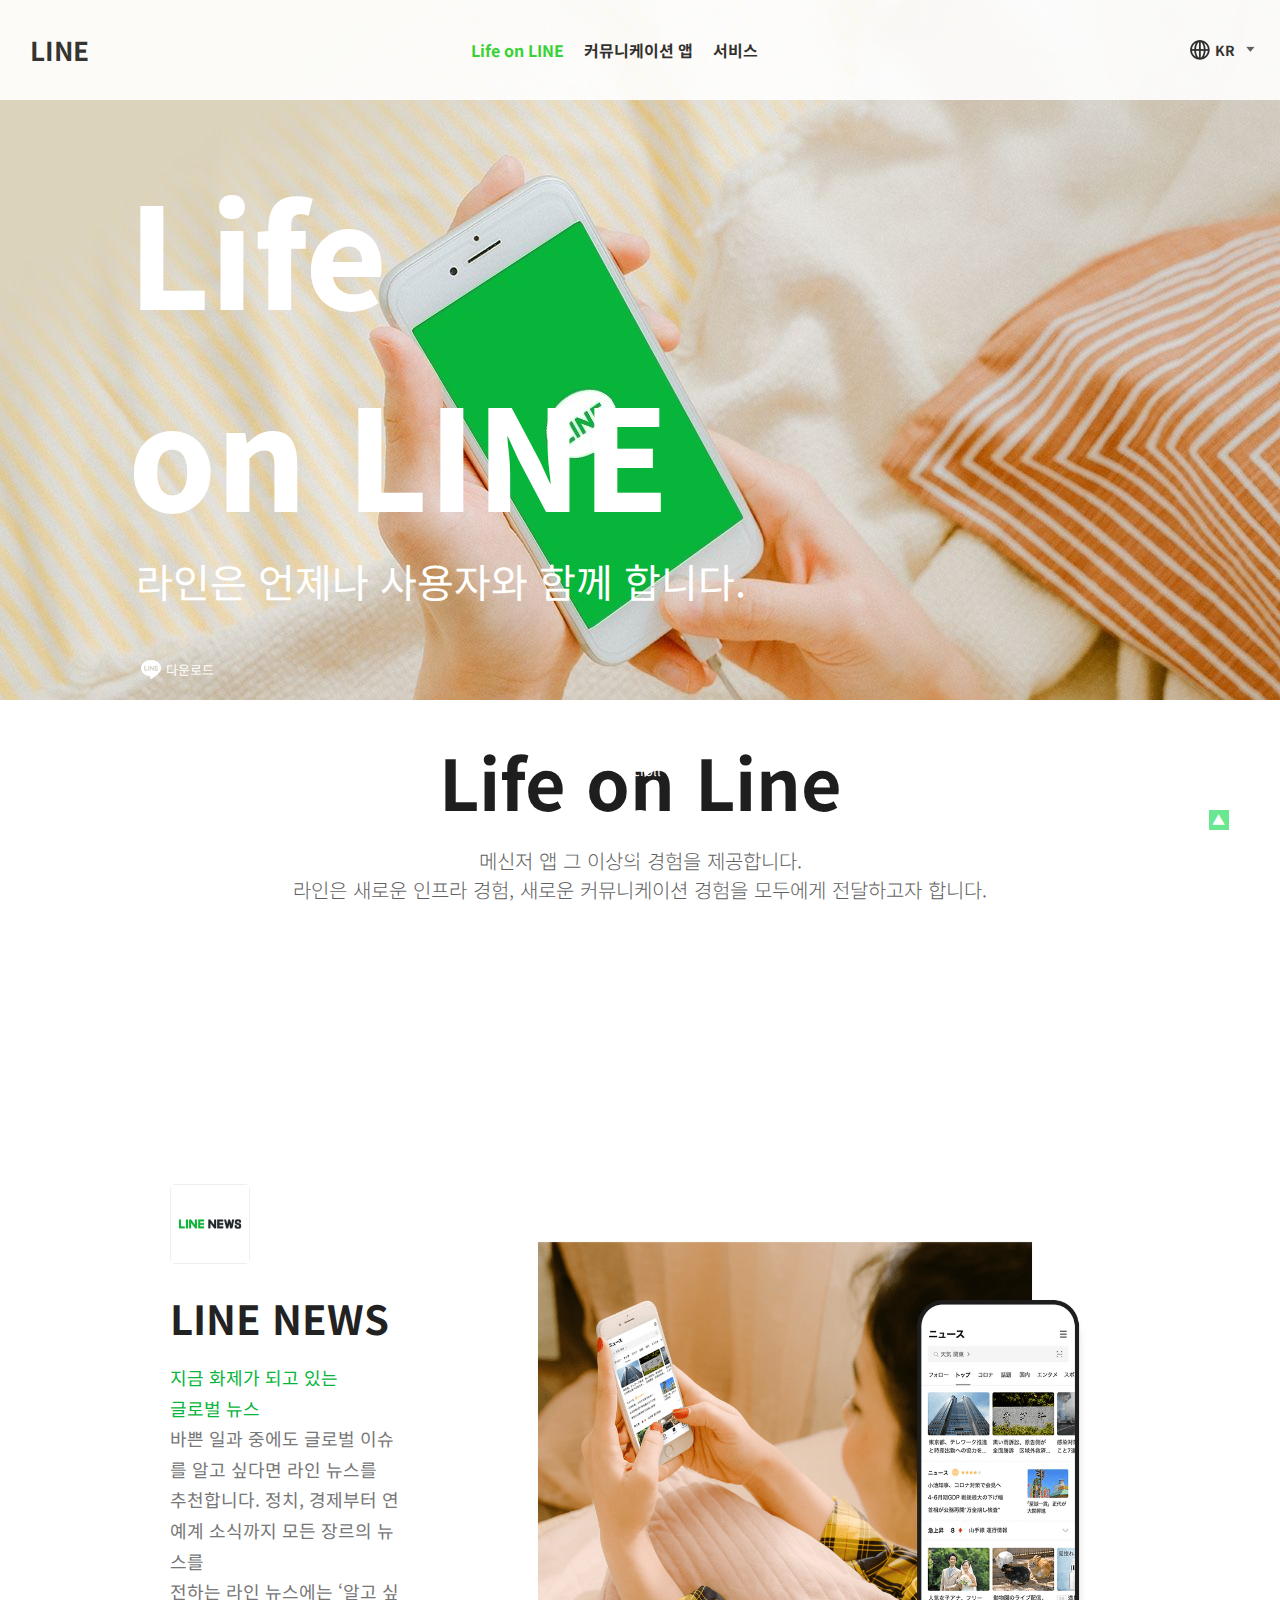
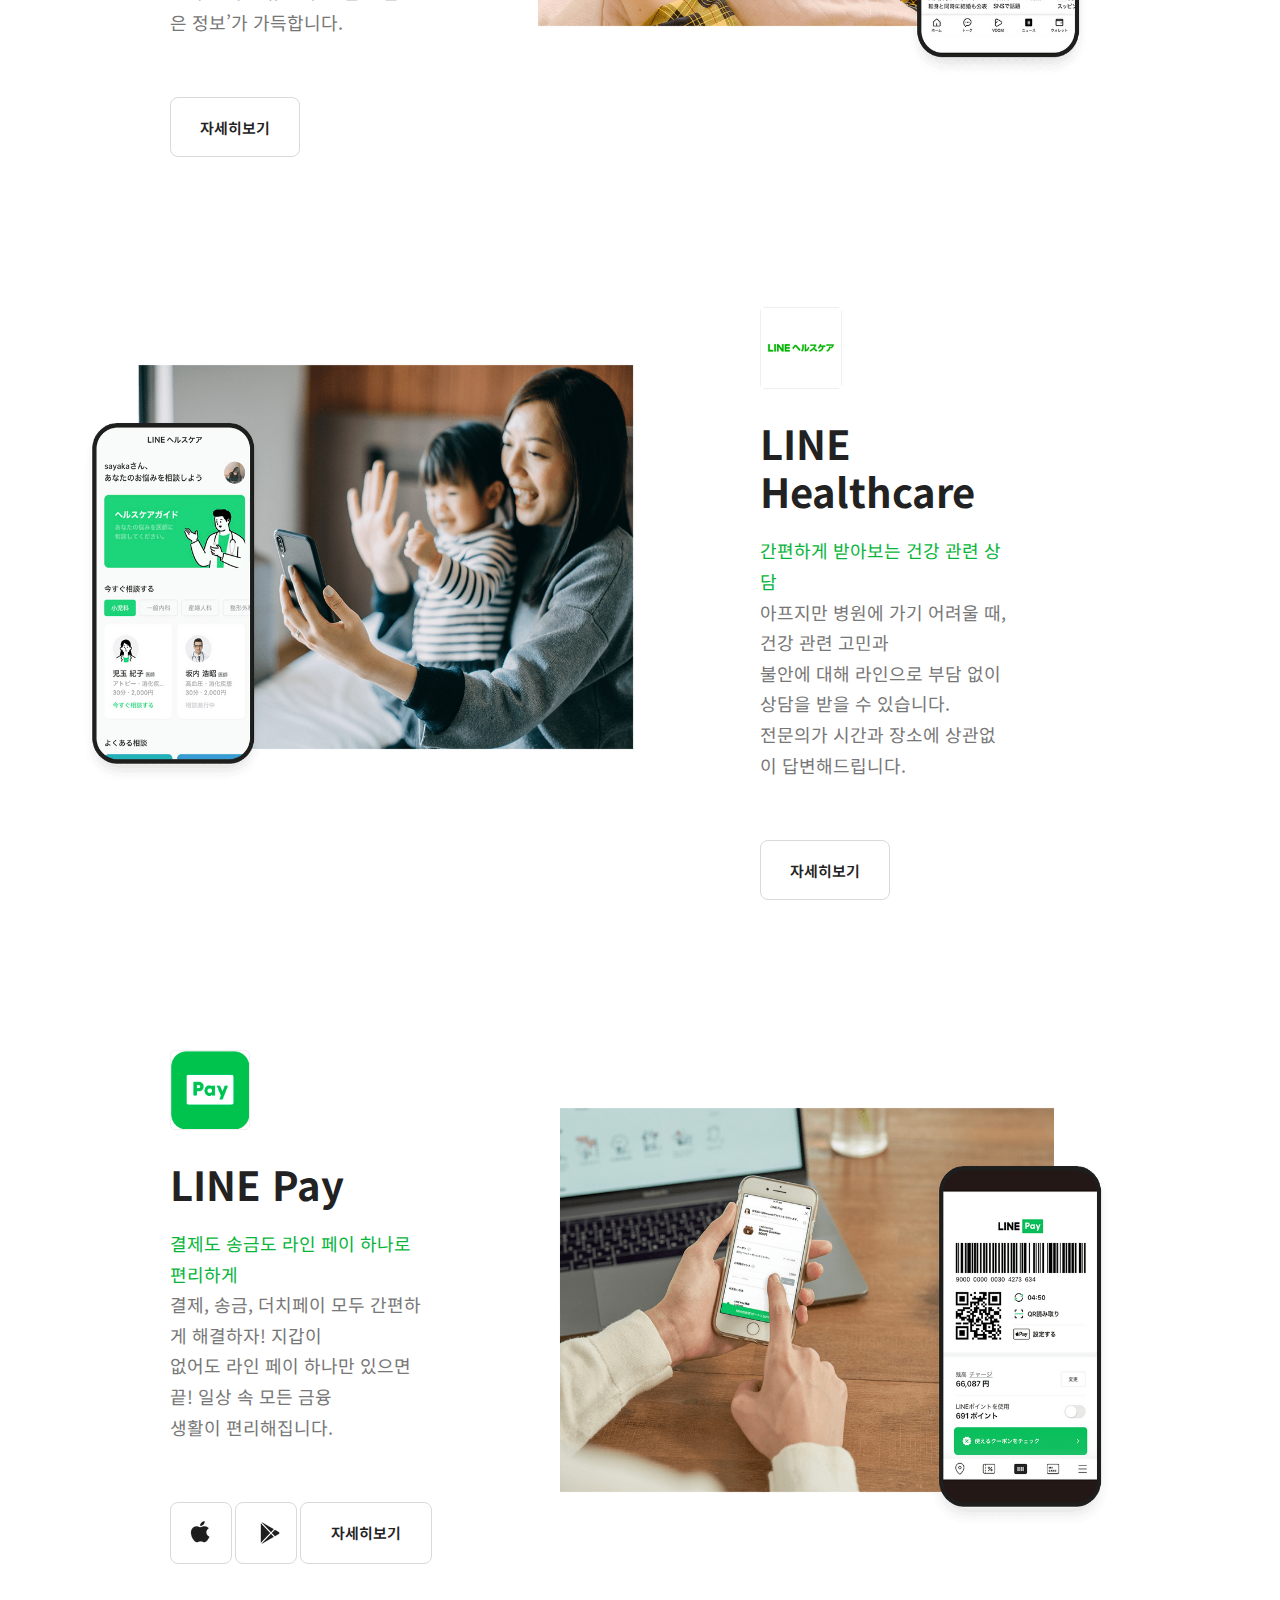
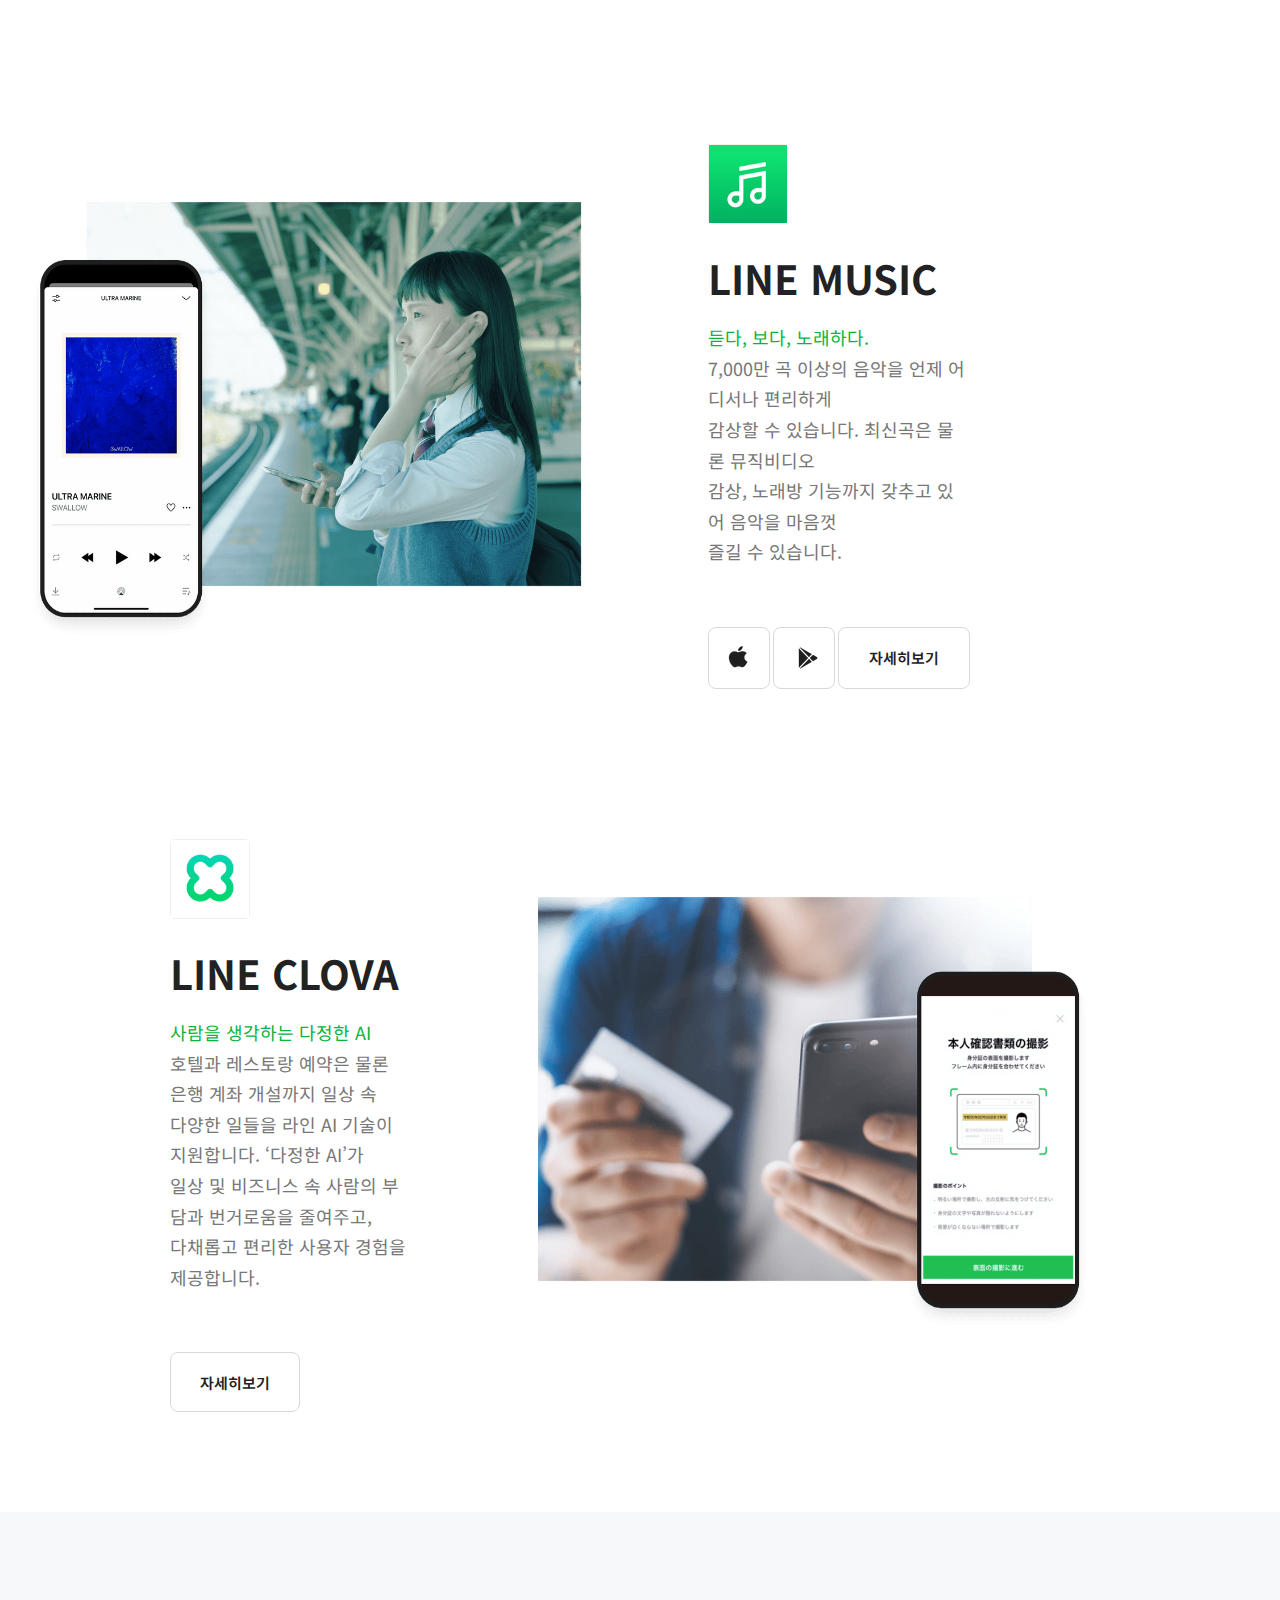
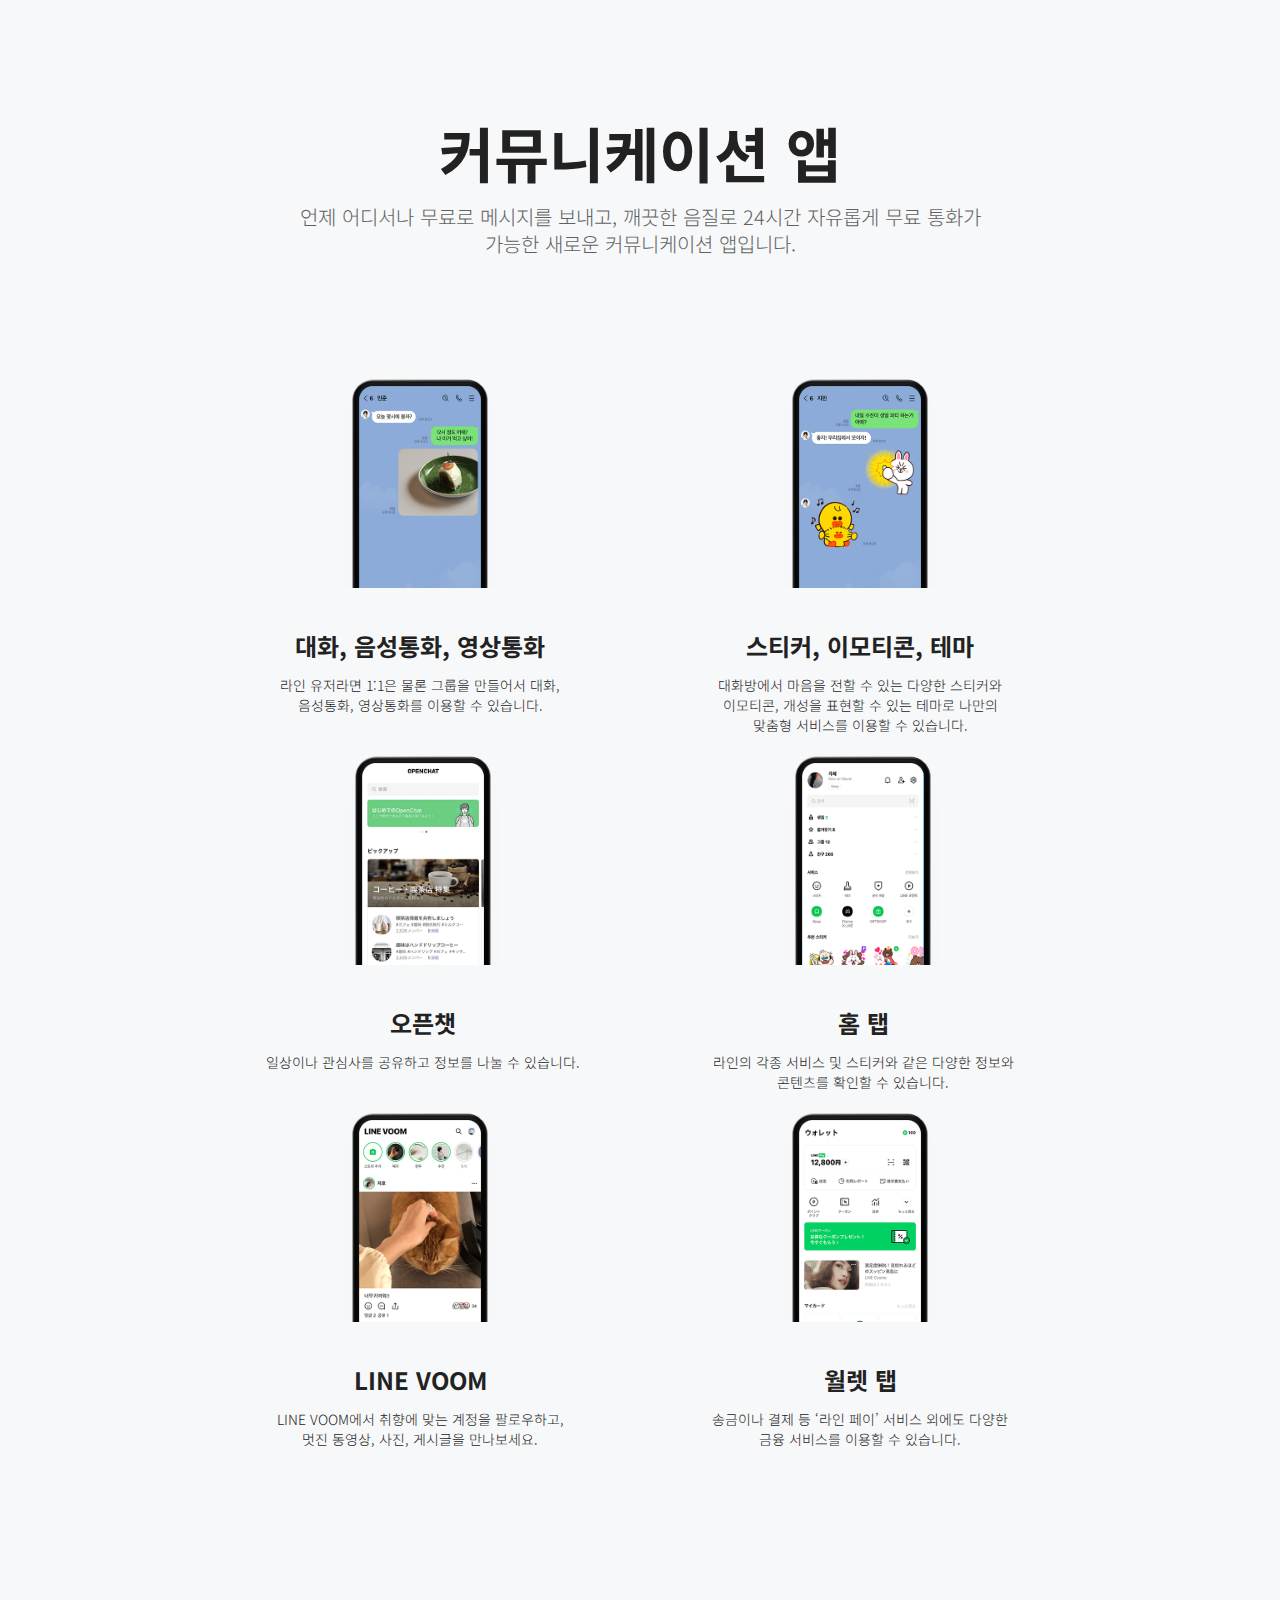
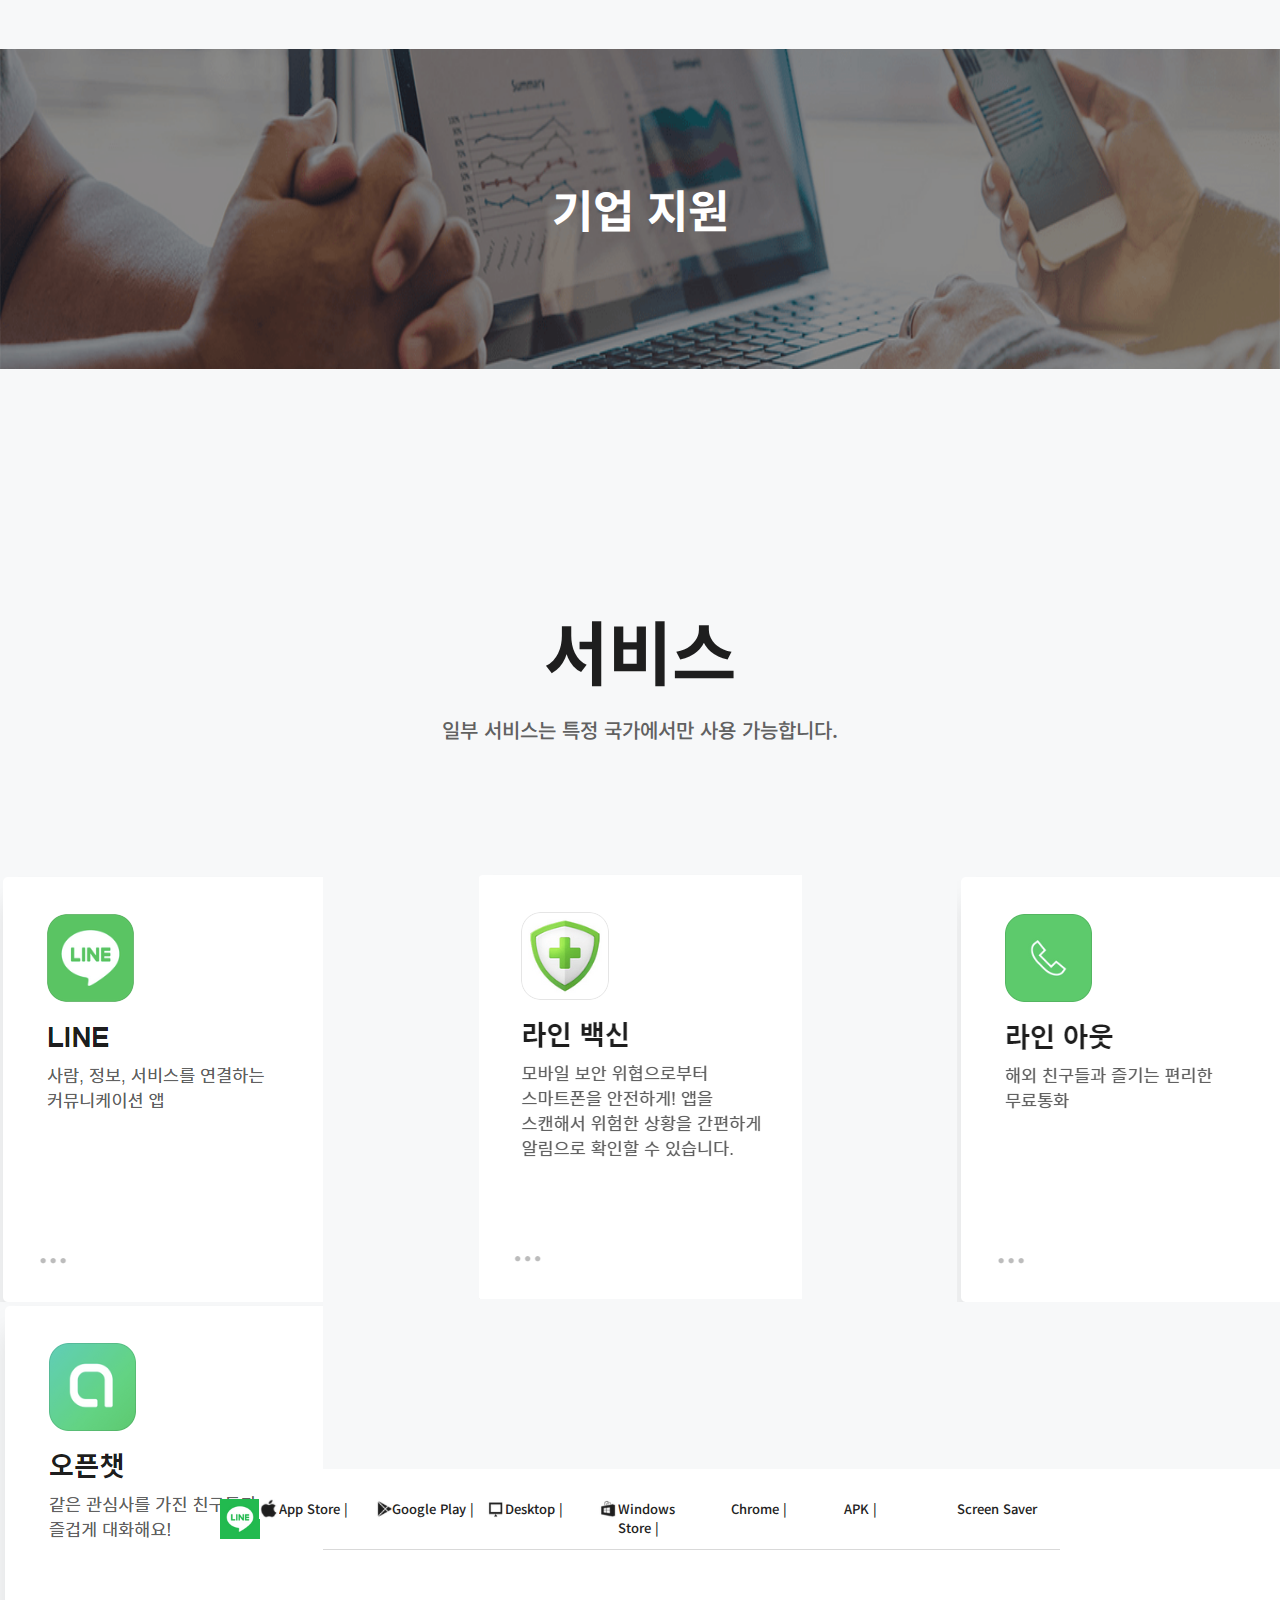
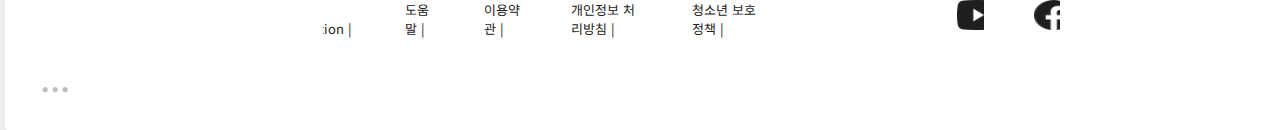
==== index.html @ 00d20bab "first" ====
<!DOCTYPE html>
<html lang="ko">

<head>
  <meta charset="UTF-8">
  <meta http-equiv="X-UA-Compatible" content="IE=edge">
  <meta name="viewport" content="width=device-width, initial-scale=1.0">
  <title>LINE| 라인은 언제나 사용자와 함께</title>
  <link rel="stylesheet" href="./css/reset.css">
  <link rel="stylesheet" href="./css/style.css">
  <link rel="shortcut icon" href="images/favicon.ico" type="image/x-icon">
  <link rel="stylesheet" href="https://use.fontawesome.com/releases/v5.3.1/css/all.css">
  <script src="./js/jquery.min.js"></script>
  <script src="./js/function.js"></script>
</head>

<body>
  <div id="wrap">
    <header>
      <div class="fix_bar">
        <h1 class="logo"><a href="#">LINE</a> </h1>
        <ul class="mnu">
          <li class="mnu_on"><a href="#">Life on LINE</a></li>
          <li><a href="#">커뮤니케이션 앱</a></li>
          <li><a href="#">서비스</a></li>
        </ul>
        <ul class="lang">
          <li class="lang__on"><a href="#">KR</a>
            <ol class="sub_lang">
              <li><a href="#">EN</a></li>
              <li><a href="#">JP</a></li>
              <li class="sub__on"><a href="#">KR</a></li>
              <li><a href="#">TW</a></li>
              <li><a href="#">TH</a></li>
              <li><a href="#">ID</a></li>
            </ol>
          </li>
        </ul>
      </div>
      <ul class="top">
        <li><a href="#">▲</a></li>
      </ul>
    </header>

    <hr />

    <section>
      <h2 class="sr-only">라인은 언제나 사용자와 함께 합니다.</h2>
      <article class="article_1">
        <h3 class="sr-only">Life on Line</h3>
        <div class="slide">
          <div class="slides_screen">
            <div class="visual_txt">
              <p>Life </p>
              <p>라인은 언제나 사용자와 함께 합니다.</p>
              <ul class="download">
                <li class="download__li">다운로드</li>
              </ul>
              <ol>
                <li><a href="#">애플스토어</a></li>
                <li><a href="#">구글스토어</a></li>
                <li><a href="#">pc</a></li>
              </ol>
            </div>
            <div class="slides">
              <p class="slide-1">visual-1</p>
              <p class="slide-2">visual-2</p>
            </div>

            <p class="up-down">scroll</p>
            <div class="mouse">
              <p class="wheel">스크롤바를 내리면 작품을 감상할 수 있습니다.</p>
            </div>
          </div>

        </div>
      </article>

      <article class="article_2">
        <h3>Life on Line</h3>
        <p>메신저 앱 그 이상의 경험을 제공합니다.<br />
          라인은 새로운 인프라 경험, 새로운 커뮤니케이션 경험을 모두에게 전달하고자 합니다.</p>

        <div class="article2__flexcontainer">
          <div class="article2__flexcontainer__box_1">
            <p class="frame_1"><img src="./images/LINE_NEWS.png" alt="line_news"></p>
            <h4>LINE NEWS</h4>
            <p><span>지금 화제가 되고 있는 <br />
                글로벌 뉴스</span></p>
            <p>바쁜 일과 중에도 글로벌 이슈를 알고 싶다면 라인 뉴스를<br />
              추천합니다. 정치, 경제부터 연예계 소식까지 모든 장르의 뉴스를<br />
              전하는 라인 뉴스에는 ‘알고 싶은 정보’가 가득합니다.<br />
            </p>
            <a href="./line-sub_page-1/line-sub_page-1.html" target="_blank">자세히보기</a>
          </div>
          <div class="article2__flexcontainer__box_2">
            <p>article2_img-1</p>
          </div>
        </div>



        <div class="article2__flexcontainer_2">
          <div class="article2__flexcontainer__box_1">
            <p class="frame_1"><img src="./images/line_japan_logo.png" alt="LINE 일본어로고"></p>
            <h4>LINE Healthcare</h4>
            <p><span>간편하게 받아보는 건강 관련 상담</span></p>
            <p>아프지만 병원에 가기 어려울 때, 건강 관련 고민과 <br />
              불안에 대해 라인으로 부담 없이 상담을 받을 수 있습니다.<br />
              전문의가 시간과 장소에 상관없이 답변해드립니다.
            </p>
            <a href="./line-sub_page-2/line-sub_page-2.html" target="_blank">자세히보기</a>
          </div>
          <div class="article2__flexcontainer__box_2">
            <p>article2_img-2</p>
          </div>
        </div>


        <div class="article2__flexcontainer_3">
          <div class="article2__flexcontainer__box_1">
            <p class="frame_1"><img src="./images/LINE_pay.png" alt="line_pay"></p>
            <h4>LINE Pay</h4>
            <p><span>결제도 송금도 라인 페이 하나로 편리하게 </span></p>
            <p>결제, 송금, 더치페이 모두 간편하게 해결하자! 지갑이 <br />
              없어도 라인 페이 하나만 있으면 끝! 일상 속 모든 금융 <br />
              생활이 편리해집니다.
            </p>
            <ul>
              <li class="apple-store"><a href="#">애플스토어</a></li>
              <li class="gogle-store"><a href="#">구글스토어</a></li>
              <li><a href="./line-sub_page-3/line-sub_page-3.html" target="_blank">자세히보기</a></li>
            </ul>
          </div>
          <div class="article2__flexcontainer__box_2">
            <p>article2_img-3</p>
          </div>
        </div>


        <div class="article2__flexcontainer_4">
          <div class="article2__flexcontainer__box_1">
            <p class="frame_1"><img src="./images/music_ico.png" alt="line_pay"></p>
            <h4>LINE MUSIC</h4>
            <p><span>듣다, 보다, 노래하다. </span></p>
            <p>7,000만 곡 이상의 음악을 언제 어디서나 편리하게 <br />
              감상할 수 있습니다. 최신곡은 물론 뮤직비디오 <br />
              감상, 노래방 기능까지 갖추고 있어 음악을 마음껏 <br />
              즐길 수 있습니다.
            </p>
            <ul>
              <li class="apple-store"><a href="#">애플스토어</a></li>
              <li class="gogle-store"><a href="#">구글스토어</a></li>
              <li><a href="./line-sub_page-4/index.html" target="_blank">자세히보기</a></li>
            </ul>
          </div>
          <div class="article2__flexcontainer__box_2">
            <p>article2_img-4</p>
          </div>
        </div>



        <div class="article2__flexcontainer_5">
          <div class="article2__flexcontainer__box_1">
            <p class="frame_1"><img src="./images/LINE_CLOVA.png" alt="line_clova"></p>
            <h4>LINE CLOVA</h4>
            <p><span>사람을 생각하는 다정한 AI</span></p>
            <p>호텔과 레스토랑 예약은 물론 은행 계좌 개설까지 일상 속 <br />
              다양한 일들을 라인 AI 기술이 지원합니다. ‘다정한 AI’가 <br />
              일상 및 비즈니스 속 사람의 부담과 번거로움을 줄여주고,<br />
              다채롭고 편리한 사용자 경험을 제공합니다.
            </p>
            <a href="./line-sub_page-5/index.html" target="_blank">자세히보기</a>
          </div>
          <div class="article2__flexcontainer__box_2">
            <p>article2_img-5</p>
          </div>
        </div>
      </article>

      <article class="article_3">
        <h3>커뮤니케이션 앱</h3>
        <p>언제 어디서나 무료로 메시지를 보내고, 깨끗한 음질로 24시간 자유롭게 무료 통화가<br />
          가능한 새로운 커뮤니케이션 앱입니다.</p>


        <div class="communication_container">

          <ul>
            <li>
              <img src="./images/communication-1.png" alt="커뮤니케이션사진-1">
              <ol>
                <li>대화, 음성통화, 영상통화</li>
                <li>라인 유저라면 1:1은 물론 그룹을 만들어서 대화, <br />
                  음성통화, 영상통화를 이용할 수 있습니다.</li>
              </ol>
            </li>
          </ul>


          <ul>
            <li>
              <img src="./images/communication-2.png" alt="커뮤니케이션사진-1">
              <ol>
                <li>스티커, 이모티콘, 테마</li>
                <li>대화방에서 마음을 전할 수 있는 다양한 스티커와<br />
                  이모티콘, 개성을 표현할 수 있는 테마로 나만의 <br />
                  맞춤형 서비스를 이용할 수 있습니다.</li>
              </ol>
            </li>
          </ul>

          <ul>
            <li>
              <img src="./images/communication-3.png" alt="커뮤니케이션사진-1">
              <ol>
                <li>오픈챗</li>
                <li>일상이나 관심사를 공유하고 정보를 나눌 수 있습니다.</li>
              </ol>
            </li>
          </ul>


          <ul>
            <li>
              <img src="./images/communication-4.png" alt="커뮤니케이션사진-1">
              <ol>
                <li>홈 탭</li>
                <li>라인의 각종 서비스 및 스티커와 같은 다양한 정보와<br />
                  콘텐츠를 확인할 수 있습니다.</li>
              </ol>
            </li>
          </ul>


          <ul>
            <li>
              <img src="./images/communication-5.png" alt="커뮤니케이션사진-1">
              <ol>
                <li>LINE VOOM</li>
                <li>LINE VOOM에서 취향에 맞는 계정을 팔로우하고,<br />
                  멋진 동영상, 사진, 게시글을 만나보세요.</li>
              </ol>
            </li>
          </ul>

          <ul>
            <li>
              <img src="./images/communication-6.png" alt="커뮤니케이션사진-1">
              <ol>
                <li>월렛 탭</li>
                <li>송금이나 결제 등 ‘라인 페이’ 서비스 외에도 다양한 <br />
                  금융 서비스를 이용할 수 있습니다.</li>
              </ol>
            </li>
          </ul>
        </div>
        <p class="support"><a href="#">기업 지원</a></p>
      </article>

      <article class="article_4">
        <h3>서비스</h3>
        <p>일부 서비스는 특정 국가에서만 사용 가능합니다.</p>
        <div class="service_continer">
          <ul>
            <li><a href="#">자세히보기</a></li>
          </ul>

          <ul>
            <li><a href="#">자세히보기</a></li>
          </ul>

          <ul>
            <li><a href="#">자세히보기</a></li>
          </ul>

          <ul>
            <li><a href="#">자세히보기</a></li>
          </ul>
        </div>
      </article>

    </section>

    <footer>
      <div class="footer_box">
        <ul class="fot_gnb">
          <li class="footer_logo">라인로고</li>
          <li><a href="#">App Store |</a></li>
          <li><a href="#">Google Play |</a></li>
          <li><a href="#">Desktop |</a></li>
          <li><a href="#">Windows Store |</a></li>
          <li><a href="#">Chrome |</a></li>
          <li><a href="#">APK |</a></li>
          <li><a href="#">Screen Saver</a></li>
        </ul>
      </div>
      <address>
        <ul class="fot_lnb">
          <li><a href="#">© LINE Corporation |</a></li>
          <li><a href="#">도움말 |</a></li>
          <li><a href="#">이용약관 |</a></li>
          <li><a href="#">개인정보 처리방침 |</a></li>
          <li><a href="#">청소년 보호 정책 |</a></li>
          <li><a href="#">youtubelogo</a></li>
          <li><a href="#">facebooklogo</a></li>
        </ul>
      </address>
    </footer>

  </div>
</body>

</html>
---- css/style.css ----
@charset "UTF-8";
@-webkit-keyframes shrink {
  0% {
    background-size: 107% auto;
  }
  50% {
    background-size: 100% auto;
  }
  100% {
    background-size: 100% auto;
  }
}
@keyframes shrink {
  0% {
    background-size: 107% auto;
  }
  50% {
    background-size: 100% auto;
  }
  100% {
    background-size: 100% auto;
  }
}
@-webkit-keyframes mousewheel {
  0% {
    top: 5px;
    opacity: 0;
  }
  30% {
    top: 10px;
    opacity: 1;
  }
  100% {
    top: 25px;
    opacity: 0;
  }
}
@keyframes mousewheel {
  0% {
    top: 5px;
    opacity: 0;
  }
  30% {
    top: 10px;
    opacity: 1;
  }
  100% {
    top: 25px;
    opacity: 0;
  }
}
@-webkit-keyframes up-down {
  from {
    transform: translatey(0px);
  }
  to {
    transform: translatey(-20px);
  }
}
@keyframes up-down {
  from {
    transform: translatey(0px);
  }
  to {
    transform: translatey(-20px);
  }
}
body {
  overflow-x: hidden;
  overflow-y: auto;
}

#wrap {
  width: 100%;
  margin: 0 auto;
}
#wrap > header {
  position: fixed;
  padding: 0 30px;
  width: 100%;
  height: 100px;
  line-height: 100px;
  background-color: #fff;
  opacity: 90%;
  z-index: 1000;
}
#wrap > header > .fix_bar {
  display: flex;
  flex-direction: row;
  flex-wrap: nowrap;
  justify-content: space-between;
}
#wrap > header > .fix_bar > h1 {
  color: #000;
}
#wrap > header > .fix_bar > ul.mnu {
  display: flex;
  justify-content: center;
}
#wrap > header > .fix_bar > ul.mnu > li {
  padding: 0 10px;
}
#wrap > header > .fix_bar > ul.mnu > li.mnu_on > a {
  color: rgb(35, 210, 35);
}
#wrap > header > .fix_bar > ul.mnu > li > a {
  color: #1e1e1e;
  font-weight: 700;
  font-size: 16px;
}
#wrap > header > .fix_bar > ul.lang {
  padding: 0 50px;
  line-height: initial;
}
#wrap > header > .fix_bar > ul.lang > li.lang__on {
  position: relative;
  color: #1e1e1e;
  font-weight: 700;
  font-size: 14px;
  line-height: 100px;
  text-align: center;
  background-image: url(./../images/icon-lang-b.png);
  background-repeat: no-repeat;
  background-position: 0 40px;
  background-size: 20px 20px;
}
#wrap > header > .fix_bar > ul.lang > li.lang__on::after {
  display: inline-block;
  content: "";
  position: absolute;
  top: 45px;
  right: 0;
  width: 15px;
  height: 10px;
  background-image: url(./../images/select_arrow.png);
  background-repeat: no-repeat;
  background-size: contain;
}
#wrap > header > .fix_bar > ul.lang > li.lang__on > a {
  display: block;
  padding: 0 10px;
  width: 50px;
}
#wrap > header > .fix_bar > ul.lang > li.lang__on > ol.sub_lang {
  display: none;
  height: 120px;
  text-align: center;
  border: 1px solid #000;
  line-height: initial;
  background-color: #fff;
}
#wrap > header > .fix_bar > ul.lang > li.lang__on > ol.sub_lang > li {
  padding: 0 10px;
}
#wrap > header > .fix_bar > ul.lang > li.lang__on > ol.sub_lang > li.sub__on > a {
  color: #222;
}
#wrap > header > .fix_bar > ul.lang > li.lang__on > ol.sub_lang > li > a {
  color: #999;
}
#wrap > header ul.top > li {
  position: fixed;
  top: 90%;
  right: 4%;
  width: 20px;
  text-align: center;
  line-height: 20px;
  background-color: rgb(88, 229, 133);
  z-index: 100;
}
#wrap > header ul.top > li > a {
  display: block;
  color: #fff;
  height: 20px;
}
#wrap > section > .article_1 {
  height: 700px;
}
#wrap > section > .article_1 > .slide > .slides_screen {
  width: 100%;
}
#wrap > section > .article_1 > .slide > .slides_screen > .visual_txt {
  position: absolute;
  /* 그림자위치 중앙으로 잡기 */
  top: 50%;
  left: 40%;
  transform: translate(-50%, -50%);
  color: #fff;
}
#wrap > section > .article_1 > .slide > .slides_screen > .visual_txt > p:nth-child(1) {
  font-weight: 800;
  font-size: 140px;
}
#wrap > section > .article_1 > .slide > .slides_screen > .visual_txt > p:nth-child(1)::after {
  display: inline-block;
  content: " on LINE";
}
#wrap > section > .article_1 > .slide > .slides_screen > .visual_txt > p:nth-child(2) {
  font-weight: 400;
  font-size: 40px;
  text-indent: 8px;
}
#wrap > section > .article_1 > .slide > .slides_screen > .visual_txt ul.download {
  padding: 50px 50px;
}
#wrap > section > .article_1 > .slide > .slides_screen > .visual_txt ul.download > .download__li {
  position: absolute;
  left: 13px;
  font-weight: 400;
  text-indent: 25px;
  background-image: url(./../images/다운로드.png);
  background-repeat: no-repeat;
  background-size: contain;
}
#wrap > section > .article_1 > .slide > .slides_screen > .visual_txt ol {
  display: flex;
}
#wrap > section > .article_1 > .slide > .slides_screen > .visual_txt ol > li {
  margin-left: 3px;
  width: 40px;
  background-repeat: no-repeat;
  text-indent: -9999px;
  border: 1px solid #fff;
}
#wrap > section > .article_1 > .slide > .slides_screen > .visual_txt ol > li:nth-child(1) {
  margin-left: 0px;
  background-image: url(./../images/sprite-download-list.png);
}
#wrap > section > .article_1 > .slide > .slides_screen > .visual_txt ol > li:nth-child(1):hover {
  background-position-y: -100px;
}
#wrap > section > .article_1 > .slide > .slides_screen > .visual_txt ol > li:nth-child(2) {
  background-image: url(./../images/sprite-download-list.png);
  background-position: -42px 0;
}
#wrap > section > .article_1 > .slide > .slides_screen > .visual_txt ol > li:nth-child(2):hover {
  background-position-y: -100px;
}
#wrap > section > .article_1 > .slide > .slides_screen > .visual_txt ol > li:nth-child(3) {
  background-image: url(./../images/sprite-download-list.png);
  background-position: -90px 0;
}
#wrap > section > .article_1 > .slide > .slides_screen > .visual_txt ol > li:nth-child(3):hover {
  background-position-y: -100px;
}
#wrap > section > .article_1 > .slide > .slides_screen > .visual_txt ol > li > a {
  display: block;
  height: 40px;
}
#wrap > section > .article_1 > .slide > .slides_screen div.slides {
  width: 100%;
}
#wrap > section > .article_1 > .slide > .slides_screen div.slides > p {
  position: absolute;
  top: 0;
  left: 0;
  width: 100%;
  height: 700px;
  font-size: 50px;
  text-indent: -9999px;
  background-repeat: no-repeat;
  z-index: -200;
  -webkit-animation: shrink 13s linear infinite;
          animation: shrink 13s linear infinite;
}
#wrap > section > .article_1 > .slide > .slides_screen div.slides > p.slide-1 {
  background-image: url(./../images/mv01.jpg);
}
#wrap > section > .article_1 > .slide > .slides_screen div.slides > p.slide-2 {
  background-image: url(./../images/mv02.jpg);
}
#wrap > section > .article_1 > .slide > .slides_screen .up-down {
  position: absolute;
  left: 49%;
  bottom: 120px;
  color: #fff;
  font-weight: 400;
  -webkit-animation: up-down 1.4s infinite ease-in-out alternate;
          animation: up-down 1.4s infinite ease-in-out alternate;
}
#wrap > section > .article_1 > .slide > .slides_screen > .mouse {
  position: absolute;
  left: 50%;
  bottom: 40px;
  width: 30px;
  height: 50px;
  margin-left: -15px;
  border: 2px solid #fff;
  border-radius: 15px;
  box-sizing: border-box;
}
#wrap > section > .article_1 > .slide > .slides_screen > .mouse > .wheel {
  position: absolute;
  left: 50%;
  top: 10px;
  width: 4px;
  height: 10px;
  margin-left: -2px;
  background-color: #fff;
  border-radius: 2px;
  text-indent: -9999px;
  -webkit-animation: mousewheel 1s linear infinite;
          animation: mousewheel 1s linear infinite;
}
#wrap > section .article_2 {
  height: 100%;
}
#wrap > section .article_2 > h3 {
  padding: 30px 0 15px 0;
  color: #1e1e1e;
  font-size: 70px;
  text-align: center;
}
#wrap > section .article_2 > p {
  padding-bottom: 230px;
  color: #616161;
  font-size: 20px;
  text-align: center;
}
#wrap > section .article_2 > .article2__flexcontainer {
  display: flex;
  padding: 50px 120px 100px 170px;
}
#wrap > section .article_2 > .article2__flexcontainer > .article2__flexcontainer__box_1 > .frame_1 {
  margin-bottom: 30px;
  width: 80px;
  height: 80px;
  border: 1px solid #EFEFEF;
  border-radius: 5px;
  box-sizing: border-box;
}
#wrap > section .article_2 > .article2__flexcontainer > .article2__flexcontainer__box_1 > .frame_1 > img {
  display: block;
  width: 100%;
  height: 100%;
}
#wrap > section .article_2 > .article2__flexcontainer > .article2__flexcontainer__box_1 h4 {
  font-size: 40px;
  margin-bottom: 20px;
  line-height: 1.2;
}
#wrap > section .article_2 > .article2__flexcontainer > .article2__flexcontainer__box_1 p {
  color: #777;
  font-weight: 400;
  font-size: 18px;
  line-height: 1.7;
}
#wrap > section .article_2 > .article2__flexcontainer > .article2__flexcontainer__box_1 p > span {
  margin-bottom: 12px;
  color: #07b53b;
  line-height: 1.56;
}
#wrap > section .article_2 > .article2__flexcontainer > .article2__flexcontainer__box_1 > a {
  display: block;
  margin-top: 60px;
  width: 130px;
  box-sizing: border-box;
  height: 60px;
  line-height: 60px;
  font-weight: 600;
  font-size: 15px;
  text-align: center;
  border: 1px solid #D9D9D9;
  border-radius: 8px;
}
#wrap > section .article_2 > .article2__flexcontainer > .article2__flexcontainer__box_1 > a:hover {
  color: #fff;
  background-color: #52B24D;
  border: 1px solid transparent;
}
#wrap > section .article_2 > .article2__flexcontainer > .article2__flexcontainer__box_2 > p {
  width: 750px;
  height: 500px;
  text-indent: -9999px;
  background-image: url(./../images/lineA_2-1.png);
  background-repeat: no-repeat;
  background-size: 750px 500px;
}
#wrap > section .article_2 > .article2__flexcontainer_2 {
  display: flex;
  flex-wrap: nowrap;
  flex-direction: row-reverse;
  padding: 50px 270px 100px 10px;
}
#wrap > section .article_2 > .article2__flexcontainer_2 > .article2__flexcontainer__box_1 > .frame_1 {
  margin-bottom: 30px;
  width: 80px;
  height: 80px;
  border: 1px solid #EFEFEF;
  border-radius: 5px;
}
#wrap > section .article_2 > .article2__flexcontainer_2 > .article2__flexcontainer__box_1 > .frame_1 > img {
  display: block;
  width: 100%;
  height: 100%;
}
#wrap > section .article_2 > .article2__flexcontainer_2 > .article2__flexcontainer__box_1 h4 {
  font-size: 40px;
  margin-bottom: 20px;
  line-height: 1.2;
}
#wrap > section .article_2 > .article2__flexcontainer_2 > .article2__flexcontainer__box_1 p {
  color: #777;
  font-weight: 400;
  font-size: 18px;
  line-height: 1.7;
}
#wrap > section .article_2 > .article2__flexcontainer_2 > .article2__flexcontainer__box_1 p > span {
  margin-bottom: 12px;
  color: #07b53b;
  line-height: 1.56;
}
#wrap > section .article_2 > .article2__flexcontainer_2 > .article2__flexcontainer__box_1 > a {
  display: block;
  margin-top: 60px;
  width: 130px;
  box-sizing: border-box;
  height: 60px;
  line-height: 60px;
  font-weight: 600;
  font-size: 15px;
  text-align: center;
  border: 1px solid #D9D9D9;
  border-radius: 8px;
}
#wrap > section .article_2 > .article2__flexcontainer_2 > .article2__flexcontainer__box_1 > a:hover {
  color: #fff;
  background-color: #52B24D;
  border: 1px solid transparent;
}
#wrap > section .article_2 > .article2__flexcontainer_2 > .article2__flexcontainer__box_2 > p {
  width: 750px;
  height: 500px;
  text-indent: -9999px;
  background-image: url(./../images/lineA_2-2.png);
  background-repeat: no-repeat;
  background-size: 750px 500px;
}
#wrap > section .article_2 > .article2__flexcontainer_3 {
  display: flex;
  padding: 50px 120px 100px 170px;
}
#wrap > section .article_2 > .article2__flexcontainer_3 > .article2__flexcontainer__box_1 > .frame_1 {
  margin-bottom: 30px;
  width: 80px;
  height: 80px;
  border: 1px solid #EFEFEF;
  border-radius: 5px;
  box-sizing: border-box;
}
#wrap > section .article_2 > .article2__flexcontainer_3 > .article2__flexcontainer__box_1 > .frame_1 > img {
  display: block;
  width: 100%;
  height: 100%;
}
#wrap > section .article_2 > .article2__flexcontainer_3 > .article2__flexcontainer__box_1 h4 {
  font-size: 40px;
  margin-bottom: 20px;
  line-height: 1.2;
}
#wrap > section .article_2 > .article2__flexcontainer_3 > .article2__flexcontainer__box_1 p {
  color: #777;
  font-weight: 400;
  font-size: 18px;
  line-height: 1.7;
}
#wrap > section .article_2 > .article2__flexcontainer_3 > .article2__flexcontainer__box_1 p > span {
  margin-bottom: 12px;
  color: #07b53b;
  line-height: 1.56;
}
#wrap > section .article_2 > .article2__flexcontainer_3 > .article2__flexcontainer__box_1 > ul {
  display: flex;
  margin-top: 60px;
}
#wrap > section .article_2 > .article2__flexcontainer_3 > .article2__flexcontainer__box_1 > ul li {
  margin-left: 3px;
  width: 60px;
  text-indent: -9999px;
  background-repeat: no-repeat;
  border: 1px solid #D9D9D9;
  border-radius: 8px;
}
#wrap > section .article_2 > .article2__flexcontainer_3 > .article2__flexcontainer__box_1 > ul li:nth-child(1) {
  margin-left: 0px;
  background-image: url(./../images/sprite-download-list.png);
  background-position: 10px -40px;
}
#wrap > section .article_2 > .article2__flexcontainer_3 > .article2__flexcontainer__box_1 > ul li:nth-child(1):hover {
  background-position-y: -89px;
}
#wrap > section .article_2 > .article2__flexcontainer_3 > .article2__flexcontainer__box_1 > ul li:nth-child(2) {
  background-image: url(./../images/sprite-download-list.png);
  background-position: -30px -40px;
}
#wrap > section .article_2 > .article2__flexcontainer_3 > .article2__flexcontainer__box_1 > ul li:nth-child(2):hover {
  background-position-y: -89px;
}
#wrap > section .article_2 > .article2__flexcontainer_3 > .article2__flexcontainer__box_1 > ul li:nth-child(3) {
  text-indent: initial;
  display: block;
  width: 130px;
  height: 60px;
  line-height: 60px;
  font-weight: 600;
  font-size: 15px;
  text-align: center;
  border: 1px solid #D9D9D9;
  border-radius: 8px;
}
#wrap > section .article_2 > .article2__flexcontainer_3 > .article2__flexcontainer__box_1 > ul li:nth-child(3):hover {
  border: 1px solid transparent;
}
#wrap > section .article_2 > .article2__flexcontainer_3 > .article2__flexcontainer__box_1 > ul li:nth-child(3) > a:hover {
  color: #fff;
  background-color: #52B24D;
  border-radius: 8px;
  box-sizing: border-box;
}
#wrap > section .article_2 > .article2__flexcontainer_3 > .article2__flexcontainer__box_1 > ul li > a {
  display: block;
  height: 60px;
}
#wrap > section .article_2 > .article2__flexcontainer_3 > .article2__flexcontainer__box_2 > p {
  width: 750px;
  height: 500px;
  text-indent: -9999px;
  background-image: url(./../images/lineA_2-3.png);
  background-repeat: no-repeat;
  background-size: 750px 500px;
}
#wrap > section .article_2 > .article2__flexcontainer_4 {
  display: flex;
  flex-direction: row-reverse;
  padding: 80px 310px 100px 40px;
}
#wrap > section .article_2 > .article2__flexcontainer_4 > .article2__flexcontainer__box_1 > .frame_1 {
  margin-bottom: 30px;
  width: 80px;
  height: 80px;
  border: 1px solid #EFEFEF;
  border-radius: 5px;
  box-sizing: border-box;
}
#wrap > section .article_2 > .article2__flexcontainer_4 > .article2__flexcontainer__box_1 > .frame_1 > img {
  display: block;
  width: 100%;
  height: 100%;
}
#wrap > section .article_2 > .article2__flexcontainer_4 > .article2__flexcontainer__box_1 h4 {
  font-size: 40px;
  margin-bottom: 20px;
  line-height: 1.2;
}
#wrap > section .article_2 > .article2__flexcontainer_4 > .article2__flexcontainer__box_1 p {
  color: #777;
  font-weight: 400;
  font-size: 18px;
  line-height: 1.7;
}
#wrap > section .article_2 > .article2__flexcontainer_4 > .article2__flexcontainer__box_1 p > span {
  margin-bottom: 12px;
  color: #07b53b;
  line-height: 1.56;
}
#wrap > section .article_2 > .article2__flexcontainer_4 > .article2__flexcontainer__box_1 > ul {
  display: flex;
  margin-top: 60px;
}
#wrap > section .article_2 > .article2__flexcontainer_4 > .article2__flexcontainer__box_1 > ul li {
  margin-left: 3px;
  width: 60px;
  text-indent: -9999px;
  background-repeat: no-repeat;
  border: 1px solid #D9D9D9;
  border-radius: 8px;
}
#wrap > section .article_2 > .article2__flexcontainer_4 > .article2__flexcontainer__box_1 > ul li:nth-child(1) {
  margin-left: 0px;
  background-image: url(./../images/sprite-download-list.png);
  background-position: 10px -40px;
}
#wrap > section .article_2 > .article2__flexcontainer_4 > .article2__flexcontainer__box_1 > ul li:nth-child(1):hover {
  background-position-y: -89px;
}
#wrap > section .article_2 > .article2__flexcontainer_4 > .article2__flexcontainer__box_1 > ul li:nth-child(2) {
  background-image: url(./../images/sprite-download-list.png);
  background-position: -30px -40px;
}
#wrap > section .article_2 > .article2__flexcontainer_4 > .article2__flexcontainer__box_1 > ul li:nth-child(2):hover {
  background-position-y: -89px;
}
#wrap > section .article_2 > .article2__flexcontainer_4 > .article2__flexcontainer__box_1 > ul li:nth-child(3) {
  text-indent: initial;
  display: block;
  width: 130px;
  height: 60px;
  line-height: 60px;
  font-weight: 600;
  font-size: 15px;
  text-align: center;
  border: 1px solid #D9D9D9;
  border-radius: 8px;
}
#wrap > section .article_2 > .article2__flexcontainer_4 > .article2__flexcontainer__box_1 > ul li:nth-child(3):hover {
  border: 1px solid transparent;
}
#wrap > section .article_2 > .article2__flexcontainer_4 > .article2__flexcontainer__box_1 > ul li:nth-child(3) > a:hover {
  color: #fff;
  background-color: #52B24D;
  border-radius: 8px;
  box-sizing: border-box;
}
#wrap > section .article_2 > .article2__flexcontainer_4 > .article2__flexcontainer__box_1 > ul li > a {
  display: block;
  height: 60px;
}
#wrap > section .article_2 > .article2__flexcontainer_4 > .article2__flexcontainer__box_2 > p {
  width: 750px;
  height: 500px;
  text-indent: -9999px;
  background-image: url(./../images/lineA_2-4.png);
  background-repeat: no-repeat;
  background-size: 750px 500px;
}
#wrap > section .article_2 > .article2__flexcontainer_5 {
  display: flex;
  padding: 50px 120px 100px 170px;
}
#wrap > section .article_2 > .article2__flexcontainer_5 > .article2__flexcontainer__box_1 > .frame_1 {
  margin-bottom: 30px;
  width: 80px;
  height: 80px;
  border: 1px solid #EFEFEF;
  border-radius: 5px;
  box-sizing: border-box;
}
#wrap > section .article_2 > .article2__flexcontainer_5 > .article2__flexcontainer__box_1 > .frame_1 > img {
  display: block;
  width: 100%;
  height: 100%;
}
#wrap > section .article_2 > .article2__flexcontainer_5 > .article2__flexcontainer__box_1 h4 {
  font-size: 40px;
  margin-bottom: 20px;
  line-height: 1.2;
}
#wrap > section .article_2 > .article2__flexcontainer_5 > .article2__flexcontainer__box_1 p {
  color: #777;
  font-weight: 400;
  font-size: 18px;
  line-height: 1.7;
}
#wrap > section .article_2 > .article2__flexcontainer_5 > .article2__flexcontainer__box_1 p > span {
  margin-bottom: 12px;
  color: #07b53b;
  line-height: 1.56;
}
#wrap > section .article_2 > .article2__flexcontainer_5 > .article2__flexcontainer__box_1 > a {
  display: block;
  margin-top: 60px;
  width: 130px;
  box-sizing: border-box;
  height: 60px;
  line-height: 60px;
  font-weight: 600;
  font-size: 15px;
  text-align: center;
  border: 1px solid #D9D9D9;
  border-radius: 8px;
}
#wrap > section .article_2 > .article2__flexcontainer_5 > .article2__flexcontainer__box_1 > a:hover {
  color: #fff;
  background-color: #52B24D;
  border: 1px solid transparent;
}
#wrap > section .article_2 > .article2__flexcontainer_5 > .article2__flexcontainer__box_2 > p {
  width: 750px;
  height: 500px;
  text-indent: -9999px;
  background-image: url(./../images/lineA_2-5.png);
  background-repeat: no-repeat;
  background-size: 750px 500px;
}
#wrap > section .article_3 {
  padding: 200px 0;
  background-color: #F7F8F9;
}
#wrap > section .article_3 > h3 {
  margin-bottom: 12px;
  padding: 0 16px;
  font-size: 60px;
  line-height: 1.334;
  text-align: center;
}
#wrap > section .article_3 > p {
  color: #616161;
  font-size: 20px;
  line-height: 1.334;
  text-align: center;
}
#wrap > section .article_3 .communication_container {
  display: flex;
  flex-wrap: wrap;
  padding: 0 200px;
  justify-content: space-around;
  margin-top: 100px;
}
#wrap > section .article_3 .communication_container > ul > li {
  text-align: center;
}
#wrap > section .article_3 .communication_container > ul > li > img {
  width: 300px;
  height: 230px;
}
#wrap > section .article_3 .communication_container > ul > li ol > li:nth-child(1) {
  margin: 36px auto 12px;
  font-weight: 700;
  font-size: 24px;
}
#wrap > section .article_3 .communication_container > ul > li ol > li:nth-child(2) {
  font-size: 14px;
}
#wrap > section .article_3 > p.support {
  width: 100%;
  height: 320px;
  margin-top: 200px;
  font-weight: 700;
  font-size: 45px;
  line-height: 320px;
  background-image: url(./../images/support.png);
  background-size: 100% 320px;
  background-repeat: no-repeat;
}
#wrap > section .article_3 > p.support > a {
  color: #fff;
  display: block;
  height: 320px;
}
#wrap > section .article_4 {
  height: 900px;
  background-color: #F7F8F9;
  z-index: -1000;
}
#wrap > section .article_4 > h3 {
  padding: 30px 0 15px 0;
  color: #1e1e1e;
  font-size: 70px;
  text-align: center;
}
#wrap > section .article_4 > p {
  padding-bottom: 130px;
  color: #616161;
  font-weight: 500;
  font-size: 20px;
  text-align: center;
}
#wrap > section .article_4 .service_continer {
  display: flex;
  flex-wrap: wrap;
  flex-direction: row;
  justify-content: space-between;
  justify-items: center;
}
#wrap > section .article_4 .service_continer > ul {
  position: relative;
  width: 323px;
  height: 428px;
  background-repeat: no-repeat;
}
#wrap > section .article_4 .service_continer > ul:nth-child(1) {
  background-image: url(./../images/service-1.png);
}
#wrap > section .article_4 .service_continer > ul:nth-child(2) {
  background-image: url(./../images/service-2.png);
}
#wrap > section .article_4 .service_continer > ul:nth-child(3) {
  background-image: url(./../images/service-3.png);
}
#wrap > section .article_4 .service_continer > ul:nth-child(4) {
  background-image: url(./../images/service-4.png);
}
#wrap > section .article_4 .service_continer > ul > li {
  position: absolute;
  left: calc(50% - 75px);
  top: 214px;
  display: block;
  width: 150px;
  font-weight: 700;
  text-align: center;
}
#wrap > section .article_4 .service_continer > ul > li > a {
  display: none;
  height: 50px;
  color: #fff;
  background-color: #222;
  line-height: 50px;
  border: 1px solid #d9d9d9;
  border-radius: 8px;
}
#wrap > section .article_4 .service_continer > ul > li > a:hover {
  background-color: #52B24D;
  border: 1px solid transparent;
}
#wrap > footer {
  padding: 30px 220px;
  height: 100%;
}
#wrap > footer > .footer_box {
  border-bottom: 1px solid #d9d9d9;
}
#wrap > footer > .footer_box .fot_gnb {
  display: flex;
}
#wrap > footer > .footer_box .fot_gnb > li {
  position: relative;
  width: 130px;
  height: 50px;
  padding: 0 10px;
  font-weight: 500;
  background-repeat: no-repeat;
}
#wrap > footer > .footer_box .fot_gnb > li.footer_logo {
  width: 40px;
  height: 40px;
  background-image: url(./../images/footer_logo.png);
  background-size: contain;
  text-indent: -9999px;
}
#wrap > footer > .footer_box .fot_gnb > li:nth-child(2) {
  background-position: -3px 0;
}
#wrap > footer > .footer_box .fot_gnb > li:nth-child(2)::before {
  display: inline-block;
  content: "";
  position: absolute;
  left: -10px;
  width: 20px;
  height: 20px;
  background-image: url(./../images/footer_apple.png);
  background-size: 20px 20px;
}
#wrap > footer > .footer_box .fot_gnb > li:nth-child(3) {
  background-position: -3px 0;
}
#wrap > footer > .footer_box .fot_gnb > li:nth-child(3)::before {
  display: inline-block;
  content: "";
  position: absolute;
  left: -10px;
  width: 20px;
  height: 20px;
  background-image: url(./../images/footer_gogle.png);
  background-size: 20px 20px;
}
#wrap > footer > .footer_box .fot_gnb > li:nth-child(4) {
  background-position: -3px 0;
}
#wrap > footer > .footer_box .fot_gnb > li:nth-child(4)::before {
  display: inline-block;
  content: "";
  position: absolute;
  left: -10px;
  width: 20px;
  height: 20px;
  background-image: url(./../images/footer_computer.png);
  background-size: 20px 20px;
}
#wrap > footer > .footer_box .fot_gnb > li:nth-child(5) {
  background-position: -3px 0;
}
#wrap > footer > .footer_box .fot_gnb > li:nth-child(5)::before {
  display: inline-block;
  content: "";
  position: absolute;
  left: -10px;
  width: 20px;
  height: 20px;
  background-image: url(./../images/footer_windowstore.png);
  background-size: 20px 20px;
}
#wrap > footer > address {
  margin-top: 50px;
}
#wrap > footer > address > .fot_lnb {
  display: flex;
}
#wrap > footer > address > .fot_lnb > li {
  margin-left: 50px;
  height: 50px;
  font-weight: 400;
}
#wrap > footer > address > .fot_lnb > li:nth-child(5) {
  padding-right: 150px;
}
#wrap > footer > address > .fot_lnb > li:nth-child(6) {
  width: 40px;
  text-indent: -9999px;
  background-image: url(./../images/footer_youtube.png);
  background-repeat: no-repeat;
  background-size: 40px 30px;
}
#wrap > footer > address > .fot_lnb > li:nth-child(6) > a {
  display: block;
  height: 30px;
}
#wrap > footer > address > .fot_lnb > li:nth-child(7) {
  width: 40px;
  height: 30px;
  text-indent: -9999px;
  background-image: url(./../images/footer_facebook.png);
  background-repeat: no-repeat;
  background-size: 40px 30px;
}
#wrap > footer > address > .fot_lnb > li:nth-child(7) > a {
  display: block;
  height: 30px;
}/*# sourceMappingURL=style.css.map */
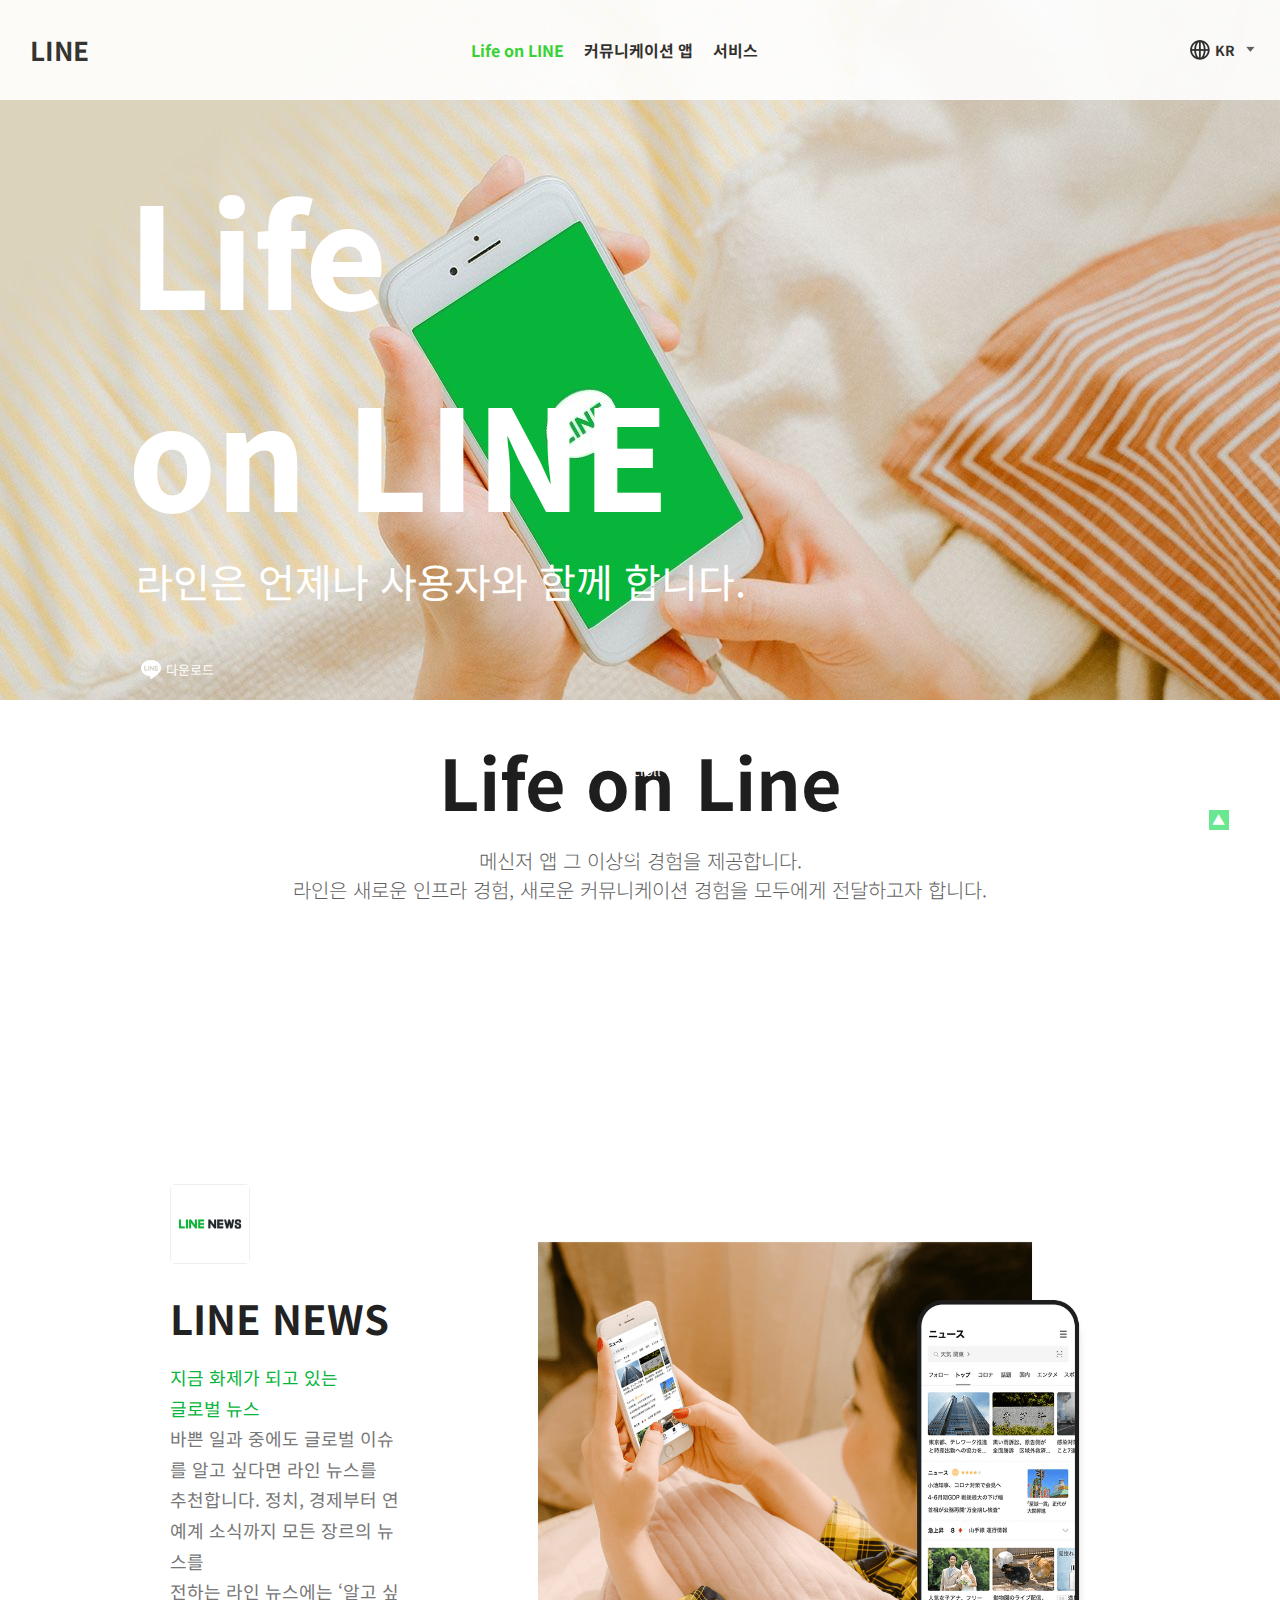
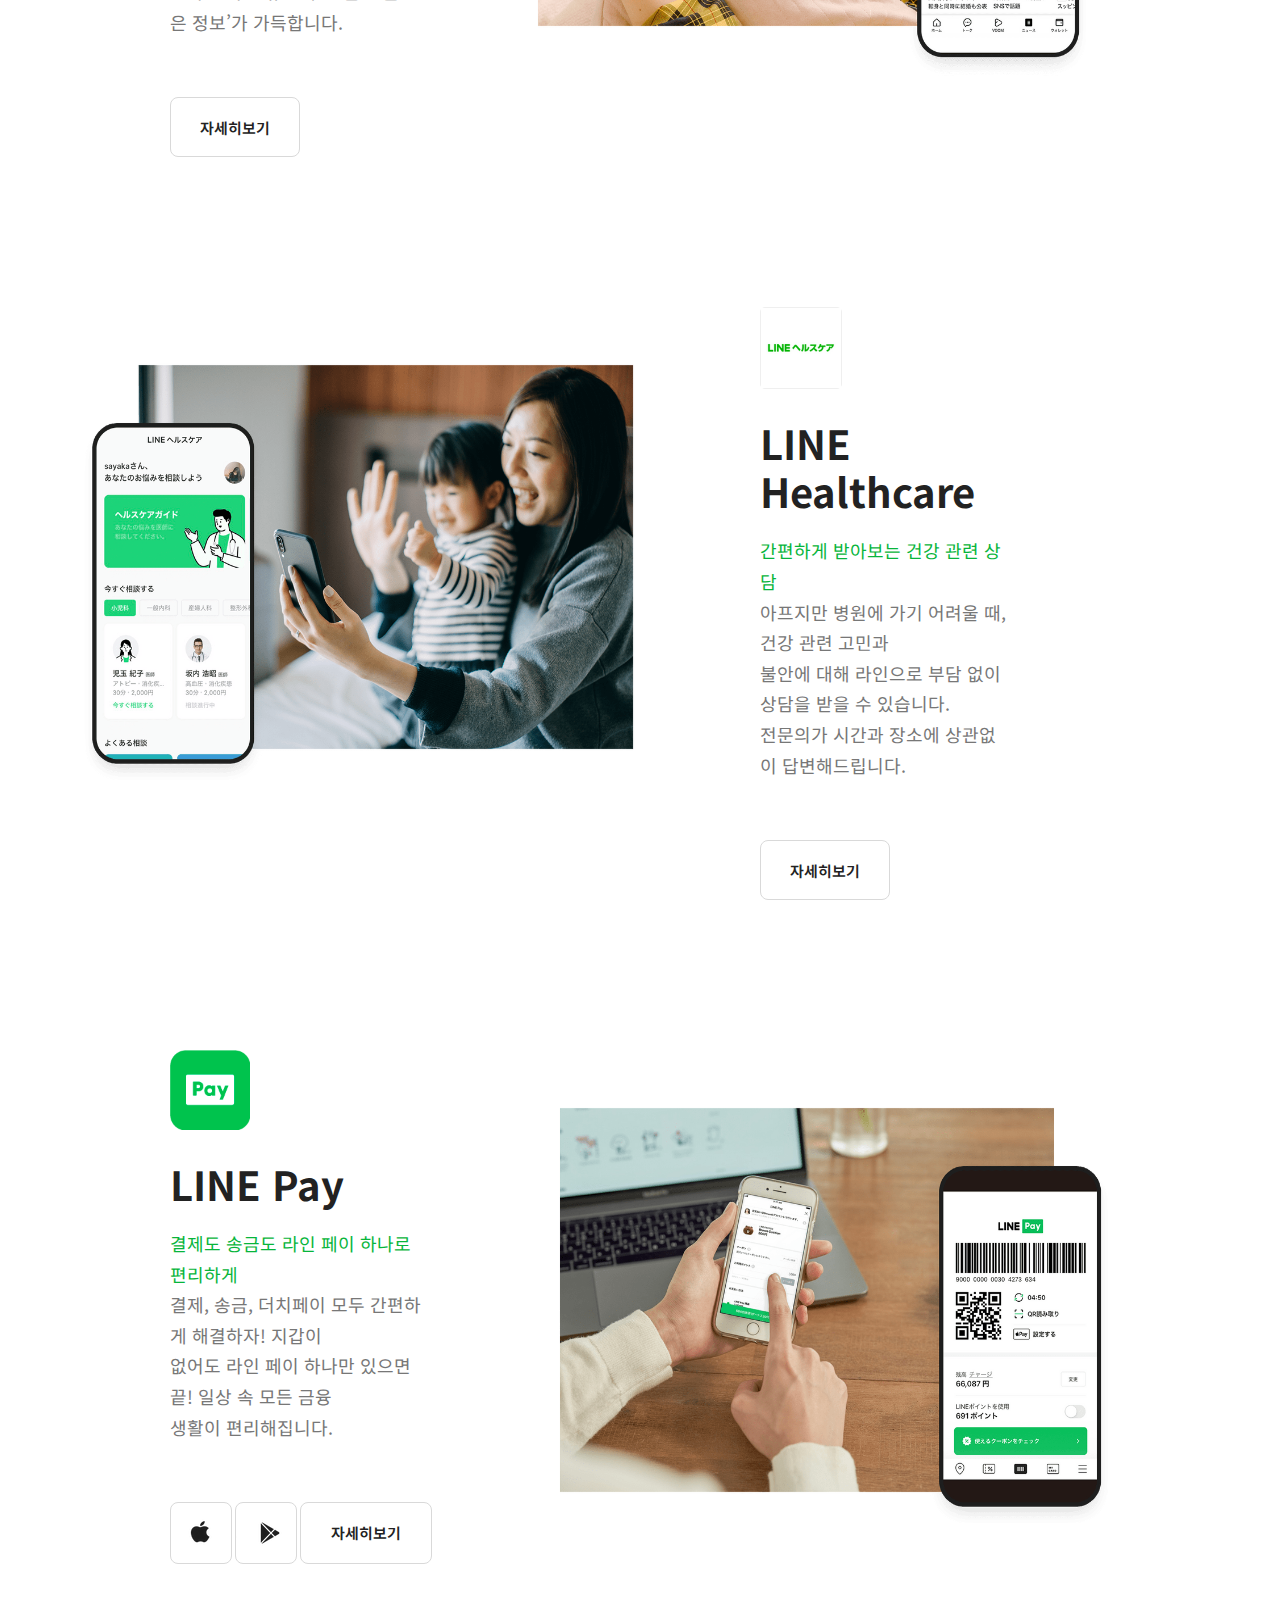
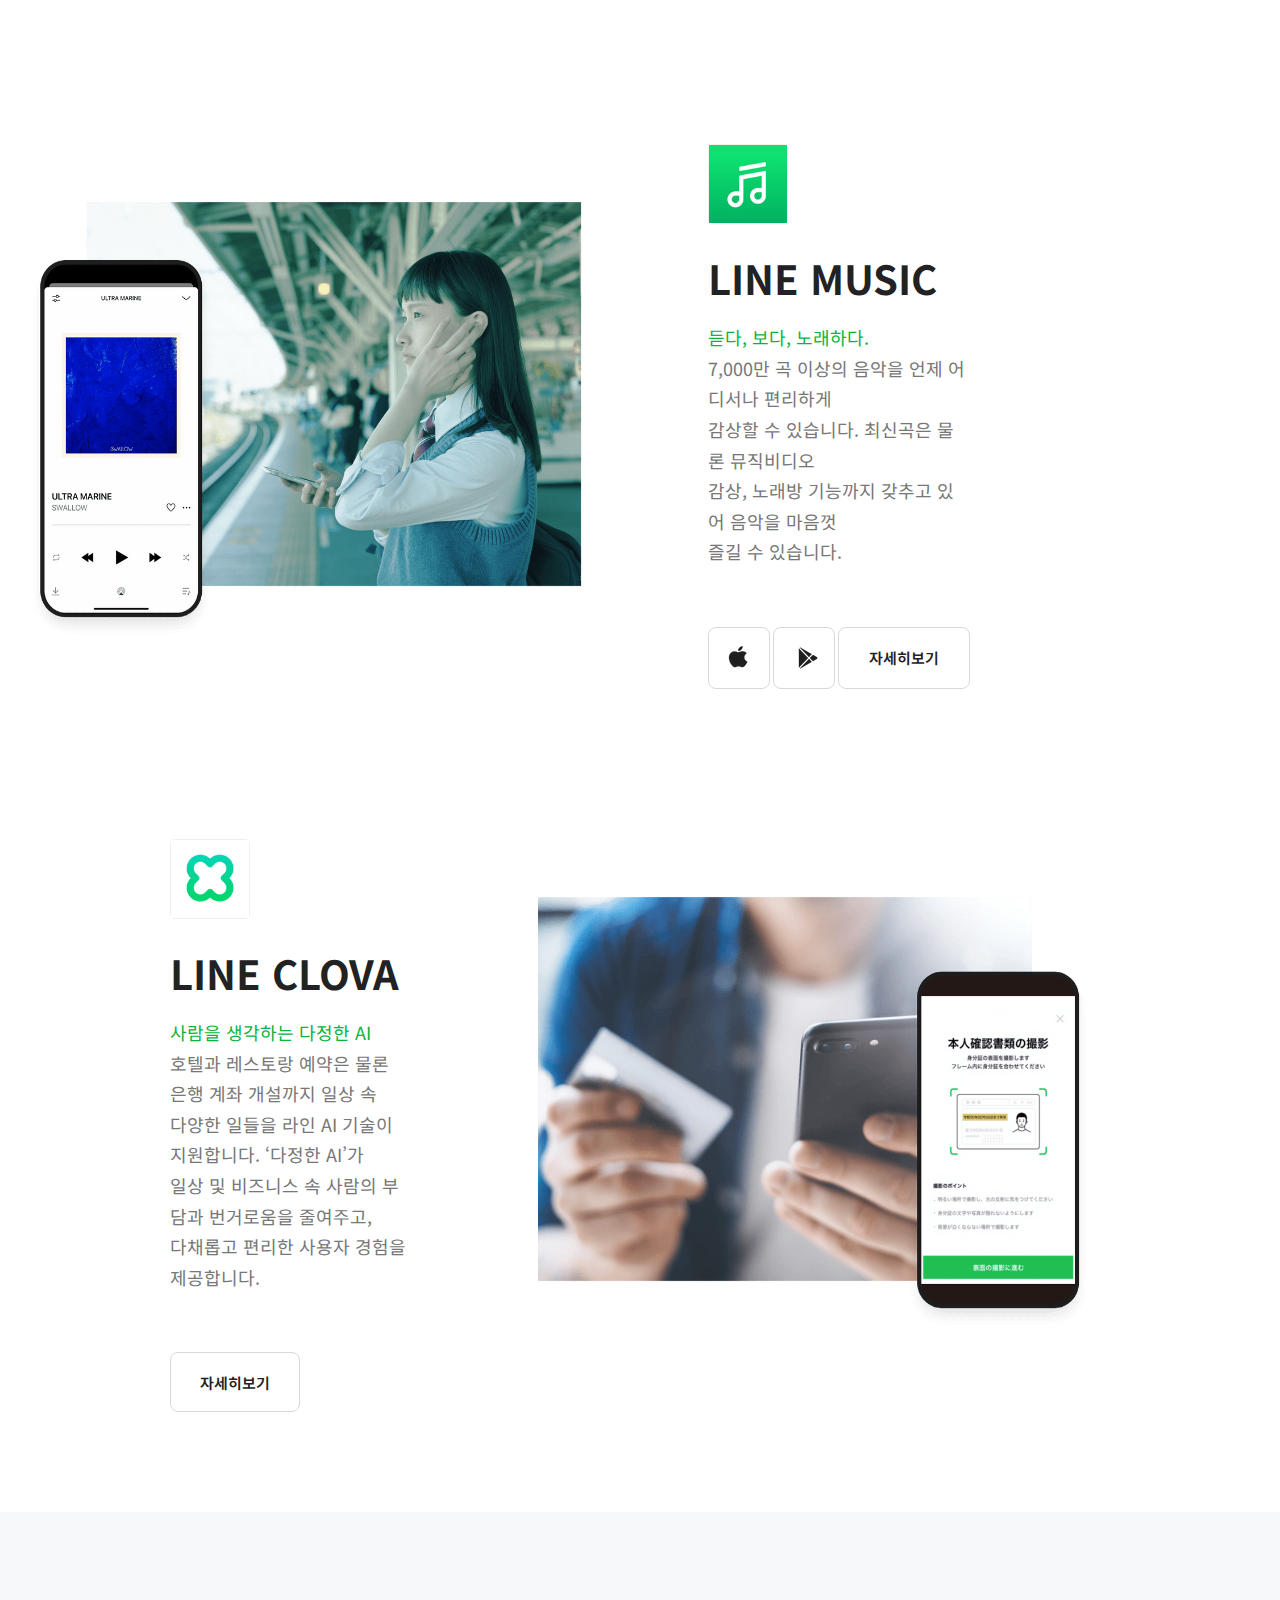
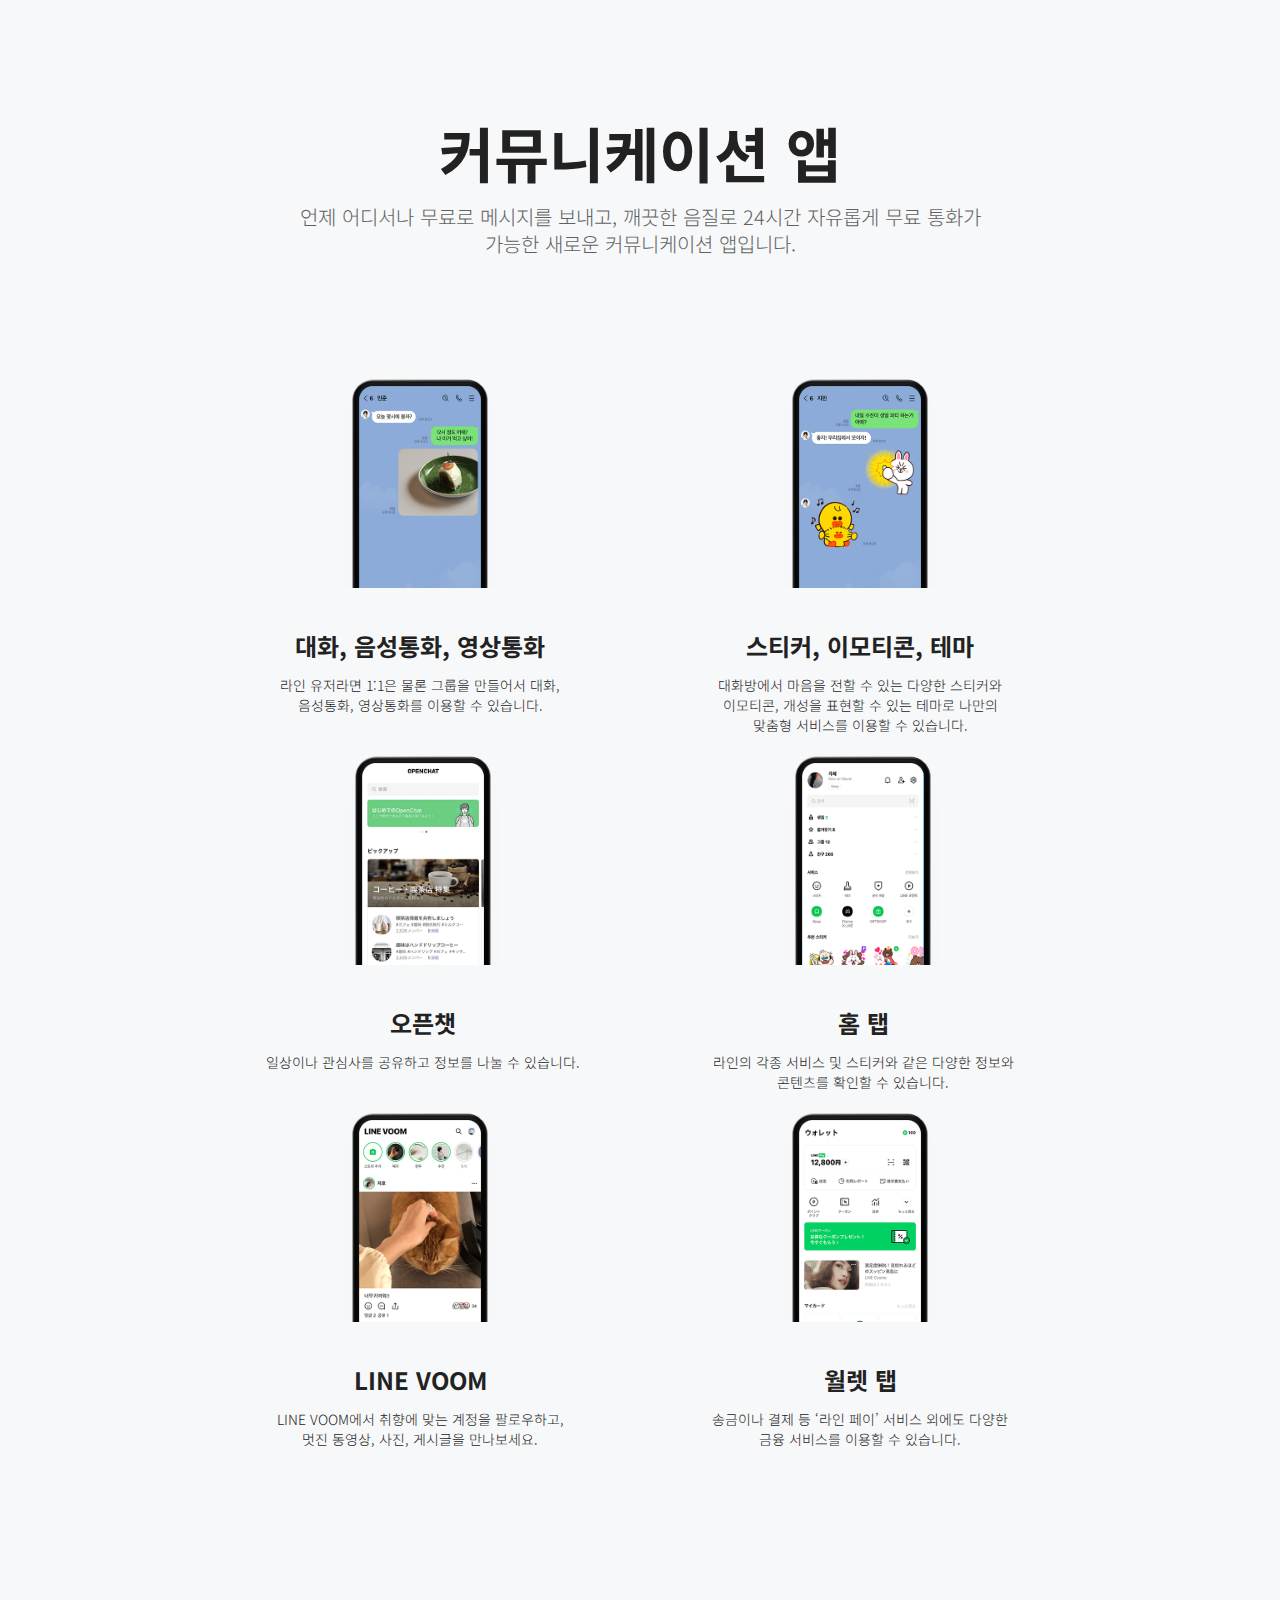
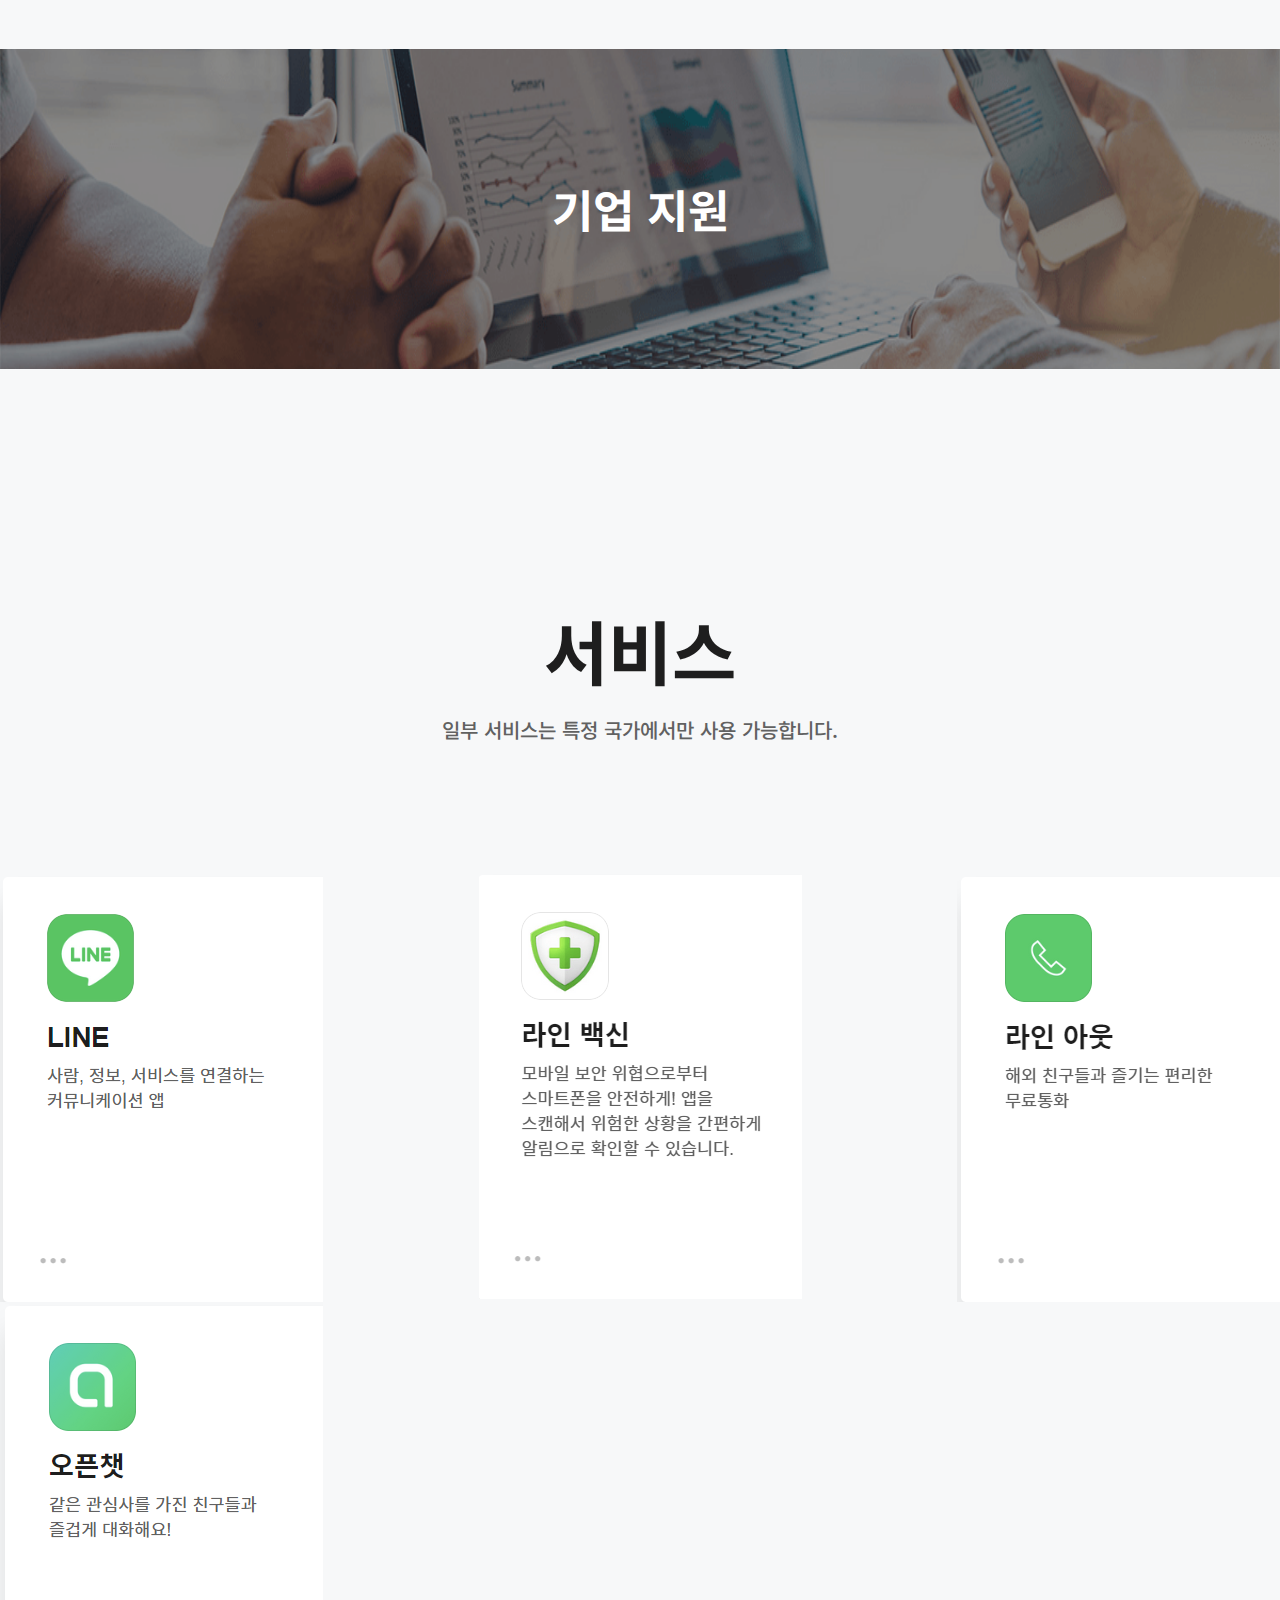
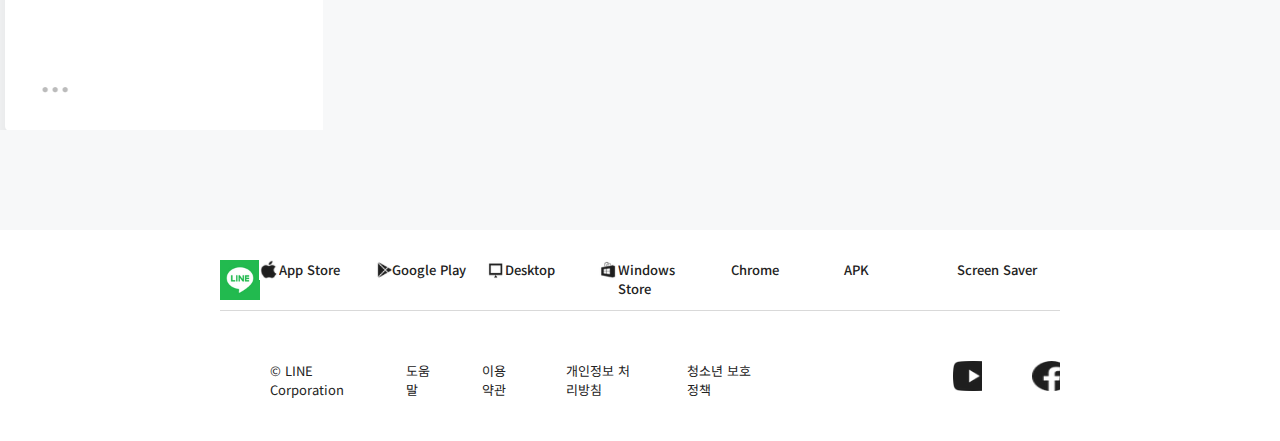
==== commit cdf57dcf: "second" ====
--- a/index.html
+++ b/index.html
@@ -5,7 +5,7 @@
   <meta charset="UTF-8">
   <meta http-equiv="X-UA-Compatible" content="IE=edge">
   <meta name="viewport" content="width=device-width, initial-scale=1.0">
-  <title>LINE| 라인은 언제나 사용자와 함께</title>
+  <title>LINE| 라인 포트폴리오</title>
   <link rel="stylesheet" href="./css/reset.css">
   <link rel="stylesheet" href="./css/style.css">
   <link rel="shortcut icon" href="images/favicon.ico" type="image/x-icon">
@@ -287,22 +287,22 @@
       <div class="footer_box">
         <ul class="fot_gnb">
           <li class="footer_logo">라인로고</li>
-          <li><a href="#">App Store |</a></li>
-          <li><a href="#">Google Play |</a></li>
-          <li><a href="#">Desktop |</a></li>
-          <li><a href="#">Windows Store |</a></li>
-          <li><a href="#">Chrome |</a></li>
-          <li><a href="#">APK |</a></li>
+          <li><a href="#">App Store </a></li>
+          <li><a href="#">Google Play </a></li>
+          <li><a href="#">Desktop </a></li>
+          <li><a href="#">Windows Store </a></li>
+          <li><a href="#">Chrome </a></li>
+          <li><a href="#">APK </a></li>
           <li><a href="#">Screen Saver</a></li>
         </ul>
       </div>
       <address>
         <ul class="fot_lnb">
-          <li><a href="#">© LINE Corporation |</a></li>
-          <li><a href="#">도움말 |</a></li>
-          <li><a href="#">이용약관 |</a></li>
-          <li><a href="#">개인정보 처리방침 |</a></li>
-          <li><a href="#">청소년 보호 정책 |</a></li>
+          <li><a href="#">© LINE Corporation</a></li>
+          <li><a href="#">도움말</a></li>
+          <li><a href="#">이용약관</a></li>
+          <li><a href="#">개인정보 처리방침</a></li>
+          <li><a href="#">청소년 보호 정책</a></li>
           <li><a href="#">youtubelogo</a></li>
           <li><a href="#">facebooklogo</a></li>
         </ul>
--- a/css/style.css
+++ b/css/style.css
@@ -1,918 +1 @@
-@charset "UTF-8";
-@-webkit-keyframes shrink {
-  0% {
-    background-size: 107% auto;
-  }
-  50% {
-    background-size: 100% auto;
-  }
-  100% {
-    background-size: 100% auto;
-  }
-}
-@keyframes shrink {
-  0% {
-    background-size: 107% auto;
-  }
-  50% {
-    background-size: 100% auto;
-  }
-  100% {
-    background-size: 100% auto;
-  }
-}
-@-webkit-keyframes mousewheel {
-  0% {
-    top: 5px;
-    opacity: 0;
-  }
-  30% {
-    top: 10px;
-    opacity: 1;
-  }
-  100% {
-    top: 25px;
-    opacity: 0;
-  }
-}
-@keyframes mousewheel {
-  0% {
-    top: 5px;
-    opacity: 0;
-  }
-  30% {
-    top: 10px;
-    opacity: 1;
-  }
-  100% {
-    top: 25px;
-    opacity: 0;
-  }
-}
-@-webkit-keyframes up-down {
-  from {
-    transform: translatey(0px);
-  }
-  to {
-    transform: translatey(-20px);
-  }
-}
-@keyframes up-down {
-  from {
-    transform: translatey(0px);
-  }
-  to {
-    transform: translatey(-20px);
-  }
-}
-body {
-  overflow-x: hidden;
-  overflow-y: auto;
-}
-
-#wrap {
-  width: 100%;
-  margin: 0 auto;
-}
-#wrap > header {
-  position: fixed;
-  padding: 0 30px;
-  width: 100%;
-  height: 100px;
-  line-height: 100px;
-  background-color: #fff;
-  opacity: 90%;
-  z-index: 1000;
-}
-#wrap > header > .fix_bar {
-  display: flex;
-  flex-direction: row;
-  flex-wrap: nowrap;
-  justify-content: space-between;
-}
-#wrap > header > .fix_bar > h1 {
-  color: #000;
-}
-#wrap > header > .fix_bar > ul.mnu {
-  display: flex;
-  justify-content: center;
-}
-#wrap > header > .fix_bar > ul.mnu > li {
-  padding: 0 10px;
-}
-#wrap > header > .fix_bar > ul.mnu > li.mnu_on > a {
-  color: rgb(35, 210, 35);
-}
-#wrap > header > .fix_bar > ul.mnu > li > a {
-  color: #1e1e1e;
-  font-weight: 700;
-  font-size: 16px;
-}
-#wrap > header > .fix_bar > ul.lang {
-  padding: 0 50px;
-  line-height: initial;
-}
-#wrap > header > .fix_bar > ul.lang > li.lang__on {
-  position: relative;
-  color: #1e1e1e;
-  font-weight: 700;
-  font-size: 14px;
-  line-height: 100px;
-  text-align: center;
-  background-image: url(./../images/icon-lang-b.png);
-  background-repeat: no-repeat;
-  background-position: 0 40px;
-  background-size: 20px 20px;
-}
-#wrap > header > .fix_bar > ul.lang > li.lang__on::after {
-  display: inline-block;
-  content: "";
-  position: absolute;
-  top: 45px;
-  right: 0;
-  width: 15px;
-  height: 10px;
-  background-image: url(./../images/select_arrow.png);
-  background-repeat: no-repeat;
-  background-size: contain;
-}
-#wrap > header > .fix_bar > ul.lang > li.lang__on > a {
-  display: block;
-  padding: 0 10px;
-  width: 50px;
-}
-#wrap > header > .fix_bar > ul.lang > li.lang__on > ol.sub_lang {
-  display: none;
-  height: 120px;
-  text-align: center;
-  border: 1px solid #000;
-  line-height: initial;
-  background-color: #fff;
-}
-#wrap > header > .fix_bar > ul.lang > li.lang__on > ol.sub_lang > li {
-  padding: 0 10px;
-}
-#wrap > header > .fix_bar > ul.lang > li.lang__on > ol.sub_lang > li.sub__on > a {
-  color: #222;
-}
-#wrap > header > .fix_bar > ul.lang > li.lang__on > ol.sub_lang > li > a {
-  color: #999;
-}
-#wrap > header ul.top > li {
-  position: fixed;
-  top: 90%;
-  right: 4%;
-  width: 20px;
-  text-align: center;
-  line-height: 20px;
-  background-color: rgb(88, 229, 133);
-  z-index: 100;
-}
-#wrap > header ul.top > li > a {
-  display: block;
-  color: #fff;
-  height: 20px;
-}
-#wrap > section > .article_1 {
-  height: 700px;
-}
-#wrap > section > .article_1 > .slide > .slides_screen {
-  width: 100%;
-}
-#wrap > section > .article_1 > .slide > .slides_screen > .visual_txt {
-  position: absolute;
-  /* 그림자위치 중앙으로 잡기 */
-  top: 50%;
-  left: 40%;
-  transform: translate(-50%, -50%);
-  color: #fff;
-}
-#wrap > section > .article_1 > .slide > .slides_screen > .visual_txt > p:nth-child(1) {
-  font-weight: 800;
-  font-size: 140px;
-}
-#wrap > section > .article_1 > .slide > .slides_screen > .visual_txt > p:nth-child(1)::after {
-  display: inline-block;
-  content: " on LINE";
-}
-#wrap > section > .article_1 > .slide > .slides_screen > .visual_txt > p:nth-child(2) {
-  font-weight: 400;
-  font-size: 40px;
-  text-indent: 8px;
-}
-#wrap > section > .article_1 > .slide > .slides_screen > .visual_txt ul.download {
-  padding: 50px 50px;
-}
-#wrap > section > .article_1 > .slide > .slides_screen > .visual_txt ul.download > .download__li {
-  position: absolute;
-  left: 13px;
-  font-weight: 400;
-  text-indent: 25px;
-  background-image: url(./../images/다운로드.png);
-  background-repeat: no-repeat;
-  background-size: contain;
-}
-#wrap > section > .article_1 > .slide > .slides_screen > .visual_txt ol {
-  display: flex;
-}
-#wrap > section > .article_1 > .slide > .slides_screen > .visual_txt ol > li {
-  margin-left: 3px;
-  width: 40px;
-  background-repeat: no-repeat;
-  text-indent: -9999px;
-  border: 1px solid #fff;
-}
-#wrap > section > .article_1 > .slide > .slides_screen > .visual_txt ol > li:nth-child(1) {
-  margin-left: 0px;
-  background-image: url(./../images/sprite-download-list.png);
-}
-#wrap > section > .article_1 > .slide > .slides_screen > .visual_txt ol > li:nth-child(1):hover {
-  background-position-y: -100px;
-}
-#wrap > section > .article_1 > .slide > .slides_screen > .visual_txt ol > li:nth-child(2) {
-  background-image: url(./../images/sprite-download-list.png);
-  background-position: -42px 0;
-}
-#wrap > section > .article_1 > .slide > .slides_screen > .visual_txt ol > li:nth-child(2):hover {
-  background-position-y: -100px;
-}
-#wrap > section > .article_1 > .slide > .slides_screen > .visual_txt ol > li:nth-child(3) {
-  background-image: url(./../images/sprite-download-list.png);
-  background-position: -90px 0;
-}
-#wrap > section > .article_1 > .slide > .slides_screen > .visual_txt ol > li:nth-child(3):hover {
-  background-position-y: -100px;
-}
-#wrap > section > .article_1 > .slide > .slides_screen > .visual_txt ol > li > a {
-  display: block;
-  height: 40px;
-}
-#wrap > section > .article_1 > .slide > .slides_screen div.slides {
-  width: 100%;
-}
-#wrap > section > .article_1 > .slide > .slides_screen div.slides > p {
-  position: absolute;
-  top: 0;
-  left: 0;
-  width: 100%;
-  height: 700px;
-  font-size: 50px;
-  text-indent: -9999px;
-  background-repeat: no-repeat;
-  z-index: -200;
-  -webkit-animation: shrink 13s linear infinite;
-          animation: shrink 13s linear infinite;
-}
-#wrap > section > .article_1 > .slide > .slides_screen div.slides > p.slide-1 {
-  background-image: url(./../images/mv01.jpg);
-}
-#wrap > section > .article_1 > .slide > .slides_screen div.slides > p.slide-2 {
-  background-image: url(./../images/mv02.jpg);
-}
-#wrap > section > .article_1 > .slide > .slides_screen .up-down {
-  position: absolute;
-  left: 49%;
-  bottom: 120px;
-  color: #fff;
-  font-weight: 400;
-  -webkit-animation: up-down 1.4s infinite ease-in-out alternate;
-          animation: up-down 1.4s infinite ease-in-out alternate;
-}
-#wrap > section > .article_1 > .slide > .slides_screen > .mouse {
-  position: absolute;
-  left: 50%;
-  bottom: 40px;
-  width: 30px;
-  height: 50px;
-  margin-left: -15px;
-  border: 2px solid #fff;
-  border-radius: 15px;
-  box-sizing: border-box;
-}
-#wrap > section > .article_1 > .slide > .slides_screen > .mouse > .wheel {
-  position: absolute;
-  left: 50%;
-  top: 10px;
-  width: 4px;
-  height: 10px;
-  margin-left: -2px;
-  background-color: #fff;
-  border-radius: 2px;
-  text-indent: -9999px;
-  -webkit-animation: mousewheel 1s linear infinite;
-          animation: mousewheel 1s linear infinite;
-}
-#wrap > section .article_2 {
-  height: 100%;
-}
-#wrap > section .article_2 > h3 {
-  padding: 30px 0 15px 0;
-  color: #1e1e1e;
-  font-size: 70px;
-  text-align: center;
-}
-#wrap > section .article_2 > p {
-  padding-bottom: 230px;
-  color: #616161;
-  font-size: 20px;
-  text-align: center;
-}
-#wrap > section .article_2 > .article2__flexcontainer {
-  display: flex;
-  padding: 50px 120px 100px 170px;
-}
-#wrap > section .article_2 > .article2__flexcontainer > .article2__flexcontainer__box_1 > .frame_1 {
-  margin-bottom: 30px;
-  width: 80px;
-  height: 80px;
-  border: 1px solid #EFEFEF;
-  border-radius: 5px;
-  box-sizing: border-box;
-}
-#wrap > section .article_2 > .article2__flexcontainer > .article2__flexcontainer__box_1 > .frame_1 > img {
-  display: block;
-  width: 100%;
-  height: 100%;
-}
-#wrap > section .article_2 > .article2__flexcontainer > .article2__flexcontainer__box_1 h4 {
-  font-size: 40px;
-  margin-bottom: 20px;
-  line-height: 1.2;
-}
-#wrap > section .article_2 > .article2__flexcontainer > .article2__flexcontainer__box_1 p {
-  color: #777;
-  font-weight: 400;
-  font-size: 18px;
-  line-height: 1.7;
-}
-#wrap > section .article_2 > .article2__flexcontainer > .article2__flexcontainer__box_1 p > span {
-  margin-bottom: 12px;
-  color: #07b53b;
-  line-height: 1.56;
-}
-#wrap > section .article_2 > .article2__flexcontainer > .article2__flexcontainer__box_1 > a {
-  display: block;
-  margin-top: 60px;
-  width: 130px;
-  box-sizing: border-box;
-  height: 60px;
-  line-height: 60px;
-  font-weight: 600;
-  font-size: 15px;
-  text-align: center;
-  border: 1px solid #D9D9D9;
-  border-radius: 8px;
-}
-#wrap > section .article_2 > .article2__flexcontainer > .article2__flexcontainer__box_1 > a:hover {
-  color: #fff;
-  background-color: #52B24D;
-  border: 1px solid transparent;
-}
-#wrap > section .article_2 > .article2__flexcontainer > .article2__flexcontainer__box_2 > p {
-  width: 750px;
-  height: 500px;
-  text-indent: -9999px;
-  background-image: url(./../images/lineA_2-1.png);
-  background-repeat: no-repeat;
-  background-size: 750px 500px;
-}
-#wrap > section .article_2 > .article2__flexcontainer_2 {
-  display: flex;
-  flex-wrap: nowrap;
-  flex-direction: row-reverse;
-  padding: 50px 270px 100px 10px;
-}
-#wrap > section .article_2 > .article2__flexcontainer_2 > .article2__flexcontainer__box_1 > .frame_1 {
-  margin-bottom: 30px;
-  width: 80px;
-  height: 80px;
-  border: 1px solid #EFEFEF;
-  border-radius: 5px;
-}
-#wrap > section .article_2 > .article2__flexcontainer_2 > .article2__flexcontainer__box_1 > .frame_1 > img {
-  display: block;
-  width: 100%;
-  height: 100%;
-}
-#wrap > section .article_2 > .article2__flexcontainer_2 > .article2__flexcontainer__box_1 h4 {
-  font-size: 40px;
-  margin-bottom: 20px;
-  line-height: 1.2;
-}
-#wrap > section .article_2 > .article2__flexcontainer_2 > .article2__flexcontainer__box_1 p {
-  color: #777;
-  font-weight: 400;
-  font-size: 18px;
-  line-height: 1.7;
-}
-#wrap > section .article_2 > .article2__flexcontainer_2 > .article2__flexcontainer__box_1 p > span {
-  margin-bottom: 12px;
-  color: #07b53b;
-  line-height: 1.56;
-}
-#wrap > section .article_2 > .article2__flexcontainer_2 > .article2__flexcontainer__box_1 > a {
-  display: block;
-  margin-top: 60px;
-  width: 130px;
-  box-sizing: border-box;
-  height: 60px;
-  line-height: 60px;
-  font-weight: 600;
-  font-size: 15px;
-  text-align: center;
-  border: 1px solid #D9D9D9;
-  border-radius: 8px;
-}
-#wrap > section .article_2 > .article2__flexcontainer_2 > .article2__flexcontainer__box_1 > a:hover {
-  color: #fff;
-  background-color: #52B24D;
-  border: 1px solid transparent;
-}
-#wrap > section .article_2 > .article2__flexcontainer_2 > .article2__flexcontainer__box_2 > p {
-  width: 750px;
-  height: 500px;
-  text-indent: -9999px;
-  background-image: url(./../images/lineA_2-2.png);
-  background-repeat: no-repeat;
-  background-size: 750px 500px;
-}
-#wrap > section .article_2 > .article2__flexcontainer_3 {
-  display: flex;
-  padding: 50px 120px 100px 170px;
-}
-#wrap > section .article_2 > .article2__flexcontainer_3 > .article2__flexcontainer__box_1 > .frame_1 {
-  margin-bottom: 30px;
-  width: 80px;
-  height: 80px;
-  border: 1px solid #EFEFEF;
-  border-radius: 5px;
-  box-sizing: border-box;
-}
-#wrap > section .article_2 > .article2__flexcontainer_3 > .article2__flexcontainer__box_1 > .frame_1 > img {
-  display: block;
-  width: 100%;
-  height: 100%;
-}
-#wrap > section .article_2 > .article2__flexcontainer_3 > .article2__flexcontainer__box_1 h4 {
-  font-size: 40px;
-  margin-bottom: 20px;
-  line-height: 1.2;
-}
-#wrap > section .article_2 > .article2__flexcontainer_3 > .article2__flexcontainer__box_1 p {
-  color: #777;
-  font-weight: 400;
-  font-size: 18px;
-  line-height: 1.7;
-}
-#wrap > section .article_2 > .article2__flexcontainer_3 > .article2__flexcontainer__box_1 p > span {
-  margin-bottom: 12px;
-  color: #07b53b;
-  line-height: 1.56;
-}
-#wrap > section .article_2 > .article2__flexcontainer_3 > .article2__flexcontainer__box_1 > ul {
-  display: flex;
-  margin-top: 60px;
-}
-#wrap > section .article_2 > .article2__flexcontainer_3 > .article2__flexcontainer__box_1 > ul li {
-  margin-left: 3px;
-  width: 60px;
-  text-indent: -9999px;
-  background-repeat: no-repeat;
-  border: 1px solid #D9D9D9;
-  border-radius: 8px;
-}
-#wrap > section .article_2 > .article2__flexcontainer_3 > .article2__flexcontainer__box_1 > ul li:nth-child(1) {
-  margin-left: 0px;
-  background-image: url(./../images/sprite-download-list.png);
-  background-position: 10px -40px;
-}
-#wrap > section .article_2 > .article2__flexcontainer_3 > .article2__flexcontainer__box_1 > ul li:nth-child(1):hover {
-  background-position-y: -89px;
-}
-#wrap > section .article_2 > .article2__flexcontainer_3 > .article2__flexcontainer__box_1 > ul li:nth-child(2) {
-  background-image: url(./../images/sprite-download-list.png);
-  background-position: -30px -40px;
-}
-#wrap > section .article_2 > .article2__flexcontainer_3 > .article2__flexcontainer__box_1 > ul li:nth-child(2):hover {
-  background-position-y: -89px;
-}
-#wrap > section .article_2 > .article2__flexcontainer_3 > .article2__flexcontainer__box_1 > ul li:nth-child(3) {
-  text-indent: initial;
-  display: block;
-  width: 130px;
-  height: 60px;
-  line-height: 60px;
-  font-weight: 600;
-  font-size: 15px;
-  text-align: center;
-  border: 1px solid #D9D9D9;
-  border-radius: 8px;
-}
-#wrap > section .article_2 > .article2__flexcontainer_3 > .article2__flexcontainer__box_1 > ul li:nth-child(3):hover {
-  border: 1px solid transparent;
-}
-#wrap > section .article_2 > .article2__flexcontainer_3 > .article2__flexcontainer__box_1 > ul li:nth-child(3) > a:hover {
-  color: #fff;
-  background-color: #52B24D;
-  border-radius: 8px;
-  box-sizing: border-box;
-}
-#wrap > section .article_2 > .article2__flexcontainer_3 > .article2__flexcontainer__box_1 > ul li > a {
-  display: block;
-  height: 60px;
-}
-#wrap > section .article_2 > .article2__flexcontainer_3 > .article2__flexcontainer__box_2 > p {
-  width: 750px;
-  height: 500px;
-  text-indent: -9999px;
-  background-image: url(./../images/lineA_2-3.png);
-  background-repeat: no-repeat;
-  background-size: 750px 500px;
-}
-#wrap > section .article_2 > .article2__flexcontainer_4 {
-  display: flex;
-  flex-direction: row-reverse;
-  padding: 80px 310px 100px 40px;
-}
-#wrap > section .article_2 > .article2__flexcontainer_4 > .article2__flexcontainer__box_1 > .frame_1 {
-  margin-bottom: 30px;
-  width: 80px;
-  height: 80px;
-  border: 1px solid #EFEFEF;
-  border-radius: 5px;
-  box-sizing: border-box;
-}
-#wrap > section .article_2 > .article2__flexcontainer_4 > .article2__flexcontainer__box_1 > .frame_1 > img {
-  display: block;
-  width: 100%;
-  height: 100%;
-}
-#wrap > section .article_2 > .article2__flexcontainer_4 > .article2__flexcontainer__box_1 h4 {
-  font-size: 40px;
-  margin-bottom: 20px;
-  line-height: 1.2;
-}
-#wrap > section .article_2 > .article2__flexcontainer_4 > .article2__flexcontainer__box_1 p {
-  color: #777;
-  font-weight: 400;
-  font-size: 18px;
-  line-height: 1.7;
-}
-#wrap > section .article_2 > .article2__flexcontainer_4 > .article2__flexcontainer__box_1 p > span {
-  margin-bottom: 12px;
-  color: #07b53b;
-  line-height: 1.56;
-}
-#wrap > section .article_2 > .article2__flexcontainer_4 > .article2__flexcontainer__box_1 > ul {
-  display: flex;
-  margin-top: 60px;
-}
-#wrap > section .article_2 > .article2__flexcontainer_4 > .article2__flexcontainer__box_1 > ul li {
-  margin-left: 3px;
-  width: 60px;
-  text-indent: -9999px;
-  background-repeat: no-repeat;
-  border: 1px solid #D9D9D9;
-  border-radius: 8px;
-}
-#wrap > section .article_2 > .article2__flexcontainer_4 > .article2__flexcontainer__box_1 > ul li:nth-child(1) {
-  margin-left: 0px;
-  background-image: url(./../images/sprite-download-list.png);
-  background-position: 10px -40px;
-}
-#wrap > section .article_2 > .article2__flexcontainer_4 > .article2__flexcontainer__box_1 > ul li:nth-child(1):hover {
-  background-position-y: -89px;
-}
-#wrap > section .article_2 > .article2__flexcontainer_4 > .article2__flexcontainer__box_1 > ul li:nth-child(2) {
-  background-image: url(./../images/sprite-download-list.png);
-  background-position: -30px -40px;
-}
-#wrap > section .article_2 > .article2__flexcontainer_4 > .article2__flexcontainer__box_1 > ul li:nth-child(2):hover {
-  background-position-y: -89px;
-}
-#wrap > section .article_2 > .article2__flexcontainer_4 > .article2__flexcontainer__box_1 > ul li:nth-child(3) {
-  text-indent: initial;
-  display: block;
-  width: 130px;
-  height: 60px;
-  line-height: 60px;
-  font-weight: 600;
-  font-size: 15px;
-  text-align: center;
-  border: 1px solid #D9D9D9;
-  border-radius: 8px;
-}
-#wrap > section .article_2 > .article2__flexcontainer_4 > .article2__flexcontainer__box_1 > ul li:nth-child(3):hover {
-  border: 1px solid transparent;
-}
-#wrap > section .article_2 > .article2__flexcontainer_4 > .article2__flexcontainer__box_1 > ul li:nth-child(3) > a:hover {
-  color: #fff;
-  background-color: #52B24D;
-  border-radius: 8px;
-  box-sizing: border-box;
-}
-#wrap > section .article_2 > .article2__flexcontainer_4 > .article2__flexcontainer__box_1 > ul li > a {
-  display: block;
-  height: 60px;
-}
-#wrap > section .article_2 > .article2__flexcontainer_4 > .article2__flexcontainer__box_2 > p {
-  width: 750px;
-  height: 500px;
-  text-indent: -9999px;
-  background-image: url(./../images/lineA_2-4.png);
-  background-repeat: no-repeat;
-  background-size: 750px 500px;
-}
-#wrap > section .article_2 > .article2__flexcontainer_5 {
-  display: flex;
-  padding: 50px 120px 100px 170px;
-}
-#wrap > section .article_2 > .article2__flexcontainer_5 > .article2__flexcontainer__box_1 > .frame_1 {
-  margin-bottom: 30px;
-  width: 80px;
-  height: 80px;
-  border: 1px solid #EFEFEF;
-  border-radius: 5px;
-  box-sizing: border-box;
-}
-#wrap > section .article_2 > .article2__flexcontainer_5 > .article2__flexcontainer__box_1 > .frame_1 > img {
-  display: block;
-  width: 100%;
-  height: 100%;
-}
-#wrap > section .article_2 > .article2__flexcontainer_5 > .article2__flexcontainer__box_1 h4 {
-  font-size: 40px;
-  margin-bottom: 20px;
-  line-height: 1.2;
-}
-#wrap > section .article_2 > .article2__flexcontainer_5 > .article2__flexcontainer__box_1 p {
-  color: #777;
-  font-weight: 400;
-  font-size: 18px;
-  line-height: 1.7;
-}
-#wrap > section .article_2 > .article2__flexcontainer_5 > .article2__flexcontainer__box_1 p > span {
-  margin-bottom: 12px;
-  color: #07b53b;
-  line-height: 1.56;
-}
-#wrap > section .article_2 > .article2__flexcontainer_5 > .article2__flexcontainer__box_1 > a {
-  display: block;
-  margin-top: 60px;
-  width: 130px;
-  box-sizing: border-box;
-  height: 60px;
-  line-height: 60px;
-  font-weight: 600;
-  font-size: 15px;
-  text-align: center;
-  border: 1px solid #D9D9D9;
-  border-radius: 8px;
-}
-#wrap > section .article_2 > .article2__flexcontainer_5 > .article2__flexcontainer__box_1 > a:hover {
-  color: #fff;
-  background-color: #52B24D;
-  border: 1px solid transparent;
-}
-#wrap > section .article_2 > .article2__flexcontainer_5 > .article2__flexcontainer__box_2 > p {
-  width: 750px;
-  height: 500px;
-  text-indent: -9999px;
-  background-image: url(./../images/lineA_2-5.png);
-  background-repeat: no-repeat;
-  background-size: 750px 500px;
-}
-#wrap > section .article_3 {
-  padding: 200px 0;
-  background-color: #F7F8F9;
-}
-#wrap > section .article_3 > h3 {
-  margin-bottom: 12px;
-  padding: 0 16px;
-  font-size: 60px;
-  line-height: 1.334;
-  text-align: center;
-}
-#wrap > section .article_3 > p {
-  color: #616161;
-  font-size: 20px;
-  line-height: 1.334;
-  text-align: center;
-}
-#wrap > section .article_3 .communication_container {
-  display: flex;
-  flex-wrap: wrap;
-  padding: 0 200px;
-  justify-content: space-around;
-  margin-top: 100px;
-}
-#wrap > section .article_3 .communication_container > ul > li {
-  text-align: center;
-}
-#wrap > section .article_3 .communication_container > ul > li > img {
-  width: 300px;
-  height: 230px;
-}
-#wrap > section .article_3 .communication_container > ul > li ol > li:nth-child(1) {
-  margin: 36px auto 12px;
-  font-weight: 700;
-  font-size: 24px;
-}
-#wrap > section .article_3 .communication_container > ul > li ol > li:nth-child(2) {
-  font-size: 14px;
-}
-#wrap > section .article_3 > p.support {
-  width: 100%;
-  height: 320px;
-  margin-top: 200px;
-  font-weight: 700;
-  font-size: 45px;
-  line-height: 320px;
-  background-image: url(./../images/support.png);
-  background-size: 100% 320px;
-  background-repeat: no-repeat;
-}
-#wrap > section .article_3 > p.support > a {
-  color: #fff;
-  display: block;
-  height: 320px;
-}
-#wrap > section .article_4 {
-  height: 900px;
-  background-color: #F7F8F9;
-  z-index: -1000;
-}
-#wrap > section .article_4 > h3 {
-  padding: 30px 0 15px 0;
-  color: #1e1e1e;
-  font-size: 70px;
-  text-align: center;
-}
-#wrap > section .article_4 > p {
-  padding-bottom: 130px;
-  color: #616161;
-  font-weight: 500;
-  font-size: 20px;
-  text-align: center;
-}
-#wrap > section .article_4 .service_continer {
-  display: flex;
-  flex-wrap: wrap;
-  flex-direction: row;
-  justify-content: space-between;
-  justify-items: center;
-}
-#wrap > section .article_4 .service_continer > ul {
-  position: relative;
-  width: 323px;
-  height: 428px;
-  background-repeat: no-repeat;
-}
-#wrap > section .article_4 .service_continer > ul:nth-child(1) {
-  background-image: url(./../images/service-1.png);
-}
-#wrap > section .article_4 .service_continer > ul:nth-child(2) {
-  background-image: url(./../images/service-2.png);
-}
-#wrap > section .article_4 .service_continer > ul:nth-child(3) {
-  background-image: url(./../images/service-3.png);
-}
-#wrap > section .article_4 .service_continer > ul:nth-child(4) {
-  background-image: url(./../images/service-4.png);
-}
-#wrap > section .article_4 .service_continer > ul > li {
-  position: absolute;
-  left: calc(50% - 75px);
-  top: 214px;
-  display: block;
-  width: 150px;
-  font-weight: 700;
-  text-align: center;
-}
-#wrap > section .article_4 .service_continer > ul > li > a {
-  display: none;
-  height: 50px;
-  color: #fff;
-  background-color: #222;
-  line-height: 50px;
-  border: 1px solid #d9d9d9;
-  border-radius: 8px;
-}
-#wrap > section .article_4 .service_continer > ul > li > a:hover {
-  background-color: #52B24D;
-  border: 1px solid transparent;
-}
-#wrap > footer {
-  padding: 30px 220px;
-  height: 100%;
-}
-#wrap > footer > .footer_box {
-  border-bottom: 1px solid #d9d9d9;
-}
-#wrap > footer > .footer_box .fot_gnb {
-  display: flex;
-}
-#wrap > footer > .footer_box .fot_gnb > li {
-  position: relative;
-  width: 130px;
-  height: 50px;
-  padding: 0 10px;
-  font-weight: 500;
-  background-repeat: no-repeat;
-}
-#wrap > footer > .footer_box .fot_gnb > li.footer_logo {
-  width: 40px;
-  height: 40px;
-  background-image: url(./../images/footer_logo.png);
-  background-size: contain;
-  text-indent: -9999px;
-}
-#wrap > footer > .footer_box .fot_gnb > li:nth-child(2) {
-  background-position: -3px 0;
-}
-#wrap > footer > .footer_box .fot_gnb > li:nth-child(2)::before {
-  display: inline-block;
-  content: "";
-  position: absolute;
-  left: -10px;
-  width: 20px;
-  height: 20px;
-  background-image: url(./../images/footer_apple.png);
-  background-size: 20px 20px;
-}
-#wrap > footer > .footer_box .fot_gnb > li:nth-child(3) {
-  background-position: -3px 0;
-}
-#wrap > footer > .footer_box .fot_gnb > li:nth-child(3)::before {
-  display: inline-block;
-  content: "";
-  position: absolute;
-  left: -10px;
-  width: 20px;
-  height: 20px;
-  background-image: url(./../images/footer_gogle.png);
-  background-size: 20px 20px;
-}
-#wrap > footer > .footer_box .fot_gnb > li:nth-child(4) {
-  background-position: -3px 0;
-}
-#wrap > footer > .footer_box .fot_gnb > li:nth-child(4)::before {
-  display: inline-block;
-  content: "";
-  position: absolute;
-  left: -10px;
-  width: 20px;
-  height: 20px;
-  background-image: url(./../images/footer_computer.png);
-  background-size: 20px 20px;
-}
-#wrap > footer > .footer_box .fot_gnb > li:nth-child(5) {
-  background-position: -3px 0;
-}
-#wrap > footer > .footer_box .fot_gnb > li:nth-child(5)::before {
-  display: inline-block;
-  content: "";
-  position: absolute;
-  left: -10px;
-  width: 20px;
-  height: 20px;
-  background-image: url(./../images/footer_windowstore.png);
-  background-size: 20px 20px;
-}
-#wrap > footer > address {
-  margin-top: 50px;
-}
-#wrap > footer > address > .fot_lnb {
-  display: flex;
-}
-#wrap > footer > address > .fot_lnb > li {
-  margin-left: 50px;
-  height: 50px;
-  font-weight: 400;
-}
-#wrap > footer > address > .fot_lnb > li:nth-child(5) {
-  padding-right: 150px;
-}
-#wrap > footer > address > .fot_lnb > li:nth-child(6) {
-  width: 40px;
-  text-indent: -9999px;
-  background-image: url(./../images/footer_youtube.png);
-  background-repeat: no-repeat;
-  background-size: 40px 30px;
-}
-#wrap > footer > address > .fot_lnb > li:nth-child(6) > a {
-  display: block;
-  height: 30px;
-}
-#wrap > footer > address > .fot_lnb > li:nth-child(7) {
-  width: 40px;
-  height: 30px;
-  text-indent: -9999px;
-  background-image: url(./../images/footer_facebook.png);
-  background-repeat: no-repeat;
-  background-size: 40px 30px;
-}
-#wrap > footer > address > .fot_lnb > li:nth-child(7) > a {
-  display: block;
-  height: 30px;
-}/*# sourceMappingURL=style.css.map */+@-webkit-keyframes shrink{0%{background-size:107% auto}50%{background-size:100% auto}100%{background-size:100% auto}}@keyframes shrink{0%{background-size:107% auto}50%{background-size:100% auto}100%{background-size:100% auto}}@-webkit-keyframes mousewheel{0%{top:5px;opacity:0}30%{top:10px;opacity:1}100%{top:25px;opacity:0}}@keyframes mousewheel{0%{top:5px;opacity:0}30%{top:10px;opacity:1}100%{top:25px;opacity:0}}@-webkit-keyframes up-down{from{transform:translatey(0px)}to{transform:translatey(-20px)}}@keyframes up-down{from{transform:translatey(0px)}to{transform:translatey(-20px)}}body{overflow-x:hidden;overflow-y:auto}#wrap{width:100%;margin:0 auto}@media screen and (max-width:650px){#wrap{min-width:100%}}#wrap>header{position:fixed;padding:0 30px;width:100%;height:100px;line-height:100px;background-color:#fff;opacity:90%;z-index:1000}#wrap>header>.fix_bar{display:flex;flex-direction:row;flex-wrap:nowrap;justify-content:space-between}#wrap>header>.fix_bar>h1{color:#000}#wrap>header>.fix_bar>ul.mnu{display:flex;justify-content:center}#wrap>header>.fix_bar>ul.mnu>li{padding:0 10px}@media screen and (max-width:650px){#wrap>header>.fix_bar>ul.mnu>li{width:120px}}#wrap>header>.fix_bar>ul.mnu>li.mnu_on>a{color:#23d223}#wrap>header>.fix_bar>ul.mnu>li>a{color:#1e1e1e;font-weight:700;font-size:16px}#wrap>header>.fix_bar>ul.lang{padding:0 50px;line-height:initial}@media screen and (max-width:650px){#wrap>header>.fix_bar>ul.lang{display:none}}#wrap>header>.fix_bar>ul.lang>li.lang__on{position:relative;color:#1e1e1e;font-weight:700;font-size:14px;line-height:100px;text-align:center;background-image:url(./../images/icon-lang-b.png);background-repeat:no-repeat;background-position:0 40px;background-size:20px 20px}#wrap>header>.fix_bar>ul.lang>li.lang__on::after{display:inline-block;content:"";position:absolute;top:45px;right:0;width:15px;height:10px;background-image:url(./../images/select_arrow.png);background-repeat:no-repeat;background-size:contain}#wrap>header>.fix_bar>ul.lang>li.lang__on>a{display:block;padding:0 10px;width:50px}#wrap>header>.fix_bar>ul.lang>li.lang__on>ol.sub_lang{display:none;height:120px;text-align:center;border:1px solid #000;line-height:initial;background-color:#fff}#wrap>header>.fix_bar>ul.lang>li.lang__on>ol.sub_lang>li{padding:0 10px}#wrap>header>.fix_bar>ul.lang>li.lang__on>ol.sub_lang>li.sub__on>a{color:#222}#wrap>header>.fix_bar>ul.lang>li.lang__on>ol.sub_lang>li>a{color:#999}#wrap>header ul.top>li{position:fixed;top:90%;right:4%;width:20px;text-align:center;line-height:20px;background-color:#58e585;z-index:100}#wrap>header ul.top>li>a{display:block;color:#fff;height:20px}#wrap>section>.article_1{height:700px}@media screen and (max-width:650px){#wrap>section>.article_1{height:250px}}#wrap>section>.article_1>.slide>.slides_screen{width:100%}#wrap>section>.article_1>.slide>.slides_screen>.visual_txt{position:absolute;top:50%;left:40%;transform:translate(-50%, -50%);color:#fff}@media screen and (max-width:650px){#wrap>section>.article_1>.slide>.slides_screen>.visual_txt{top:30%}}#wrap>section>.article_1>.slide>.slides_screen>.visual_txt>p:nth-child(1){font-weight:800;font-size:140px}#wrap>section>.article_1>.slide>.slides_screen>.visual_txt>p:nth-child(1)::after{display:inline-block;content:" on LINE"}#wrap>section>.article_1>.slide>.slides_screen>.visual_txt>p:nth-child(2){font-weight:400;font-size:40px;text-indent:8px}@media screen and (max-width:650px){#wrap>section>.article_1>.slide>.slides_screen>.visual_txt>p:nth-child(1){font-weight:800;font-size:30px}#wrap>section>.article_1>.slide>.slides_screen>.visual_txt>p:nth-child(1)::after{display:inline-block;content:" on LINE"}#wrap>section>.article_1>.slide>.slides_screen>.visual_txt>p:nth-child(2){font-weight:400;font-size:10px;text-indent:8px}}#wrap>section>.article_1>.slide>.slides_screen>.visual_txt ul.download{padding:50px 50px}#wrap>section>.article_1>.slide>.slides_screen>.visual_txt ul.download>.download__li{position:absolute;left:13px;font-weight:400;text-indent:25px;background-image:url(./../images/다운로드.png);background-repeat:no-repeat;background-size:contain}@media screen and (max-width:650px){#wrap>section>.article_1>.slide>.slides_screen>.visual_txt ul.download{display:none}}#wrap>section>.article_1>.slide>.slides_screen>.visual_txt ol{display:flex}@media screen and (max-width:650px){#wrap>section>.article_1>.slide>.slides_screen>.visual_txt ol{display:none}}#wrap>section>.article_1>.slide>.slides_screen>.visual_txt ol>li{margin-left:3px;width:40px;background-repeat:no-repeat;text-indent:-9999px;border:1px solid #fff}#wrap>section>.article_1>.slide>.slides_screen>.visual_txt ol>li:nth-child(1){margin-left:0px;background-image:url(./../images/sprite-download-list.png)}#wrap>section>.article_1>.slide>.slides_screen>.visual_txt ol>li:nth-child(1):hover{background-position-y:-100px}#wrap>section>.article_1>.slide>.slides_screen>.visual_txt ol>li:nth-child(2){background-image:url(./../images/sprite-download-list.png);background-position:-42px 0}#wrap>section>.article_1>.slide>.slides_screen>.visual_txt ol>li:nth-child(2):hover{background-position-y:-100px}#wrap>section>.article_1>.slide>.slides_screen>.visual_txt ol>li:nth-child(3){background-image:url(./../images/sprite-download-list.png);background-position:-90px 0}#wrap>section>.article_1>.slide>.slides_screen>.visual_txt ol>li:nth-child(3):hover{background-position-y:-100px}#wrap>section>.article_1>.slide>.slides_screen>.visual_txt ol>li>a{display:block;height:40px}#wrap>section>.article_1>.slide>.slides_screen div.slides{width:100%}#wrap>section>.article_1>.slide>.slides_screen div.slides>p{position:absolute;top:0;left:0;width:100%;height:700px;font-size:50px;text-indent:-9999px;background-repeat:no-repeat;z-index:-200;-webkit-animation:shrink 13s linear infinite;animation:shrink 13s linear infinite}#wrap>section>.article_1>.slide>.slides_screen div.slides>p.slide-1{background-image:url(./../images/mv01.jpg)}#wrap>section>.article_1>.slide>.slides_screen div.slides>p.slide-2{background-image:url(./../images/mv02.jpg)}#wrap>section>.article_1>.slide>.slides_screen .up-down{position:absolute;left:49%;bottom:120px;color:#fff;font-weight:400;-webkit-animation:up-down 1.4s infinite ease-in-out alternate;animation:up-down 1.4s infinite ease-in-out alternate}@media screen and (max-width:650px){#wrap>section>.article_1>.slide>.slides_screen .up-down{display:none}}#wrap>section>.article_1>.slide>.slides_screen>.mouse{position:absolute;left:50%;bottom:40px;width:30px;height:50px;margin-left:-15px;border:2px solid #fff;border-radius:15px;box-sizing:border-box}#wrap>section>.article_1>.slide>.slides_screen>.mouse>.wheel{position:absolute;left:50%;top:10px;width:4px;height:10px;margin-left:-2px;background-color:#fff;border-radius:2px;text-indent:-9999px;-webkit-animation:mousewheel 1s linear infinite;animation:mousewheel 1s linear infinite}@media screen and (max-width:650px){#wrap>section>.article_1>.slide>.slides_screen>.mouse{display:none}}#wrap>section .article_2{height:100%}#wrap>section .article_2>h3{padding:30px 0 15px 0;color:#1e1e1e;font-size:70px;text-align:center}@media screen and (max-width:650px){#wrap>section .article_2>h3{margin-top:10px;font-size:30px}}#wrap>section .article_2>p{padding-bottom:230px;color:#616161;font-size:20px;text-align:center}@media screen and (max-width:650px){#wrap>section .article_2>p{font-size:13px;padding-bottom:initial}}#wrap>section .article_2>.article2__flexcontainer{display:flex;padding:50px 120px 100px 170px}@media screen and (max-width:650px){#wrap>section .article_2>.article2__flexcontainer{padding:initial}}#wrap>section .article_2>.article2__flexcontainer>.article2__flexcontainer__box_1>.frame_1{margin-bottom:30px;width:80px;height:80px;border:1px solid #efefef;border-radius:5px;box-sizing:border-box}#wrap>section .article_2>.article2__flexcontainer>.article2__flexcontainer__box_1>.frame_1>img{display:block;width:100%;height:100%}@media screen and (max-width:650px){#wrap>section .article_2>.article2__flexcontainer>.article2__flexcontainer__box_1>.frame_1{margin-top:100px;width:40px;height:40px}}#wrap>section .article_2>.article2__flexcontainer>.article2__flexcontainer__box_1 h4{font-size:40px;margin-bottom:20px;line-height:1.2}@media screen and (max-width:650px){#wrap>section .article_2>.article2__flexcontainer>.article2__flexcontainer__box_1 h4{font-size:15px}}#wrap>section .article_2>.article2__flexcontainer>.article2__flexcontainer__box_1 p{color:#777;font-weight:400;font-size:18px;line-height:1.7}@media screen and (max-width:650px){#wrap>section .article_2>.article2__flexcontainer>.article2__flexcontainer__box_1 p{font-size:11px}}#wrap>section .article_2>.article2__flexcontainer>.article2__flexcontainer__box_1 p>span{margin-bottom:12px;color:#07b53b;line-height:1.56}#wrap>section .article_2>.article2__flexcontainer>.article2__flexcontainer__box_1>a{display:block;margin-top:60px;width:130px;box-sizing:border-box;height:60px;line-height:60px;font-weight:600;font-size:15px;text-align:center;border:1px solid #d9d9d9;border-radius:8px}#wrap>section .article_2>.article2__flexcontainer>.article2__flexcontainer__box_1>a:hover{color:#fff;background-color:#52b24d;border:1px solid transparent}@media screen and (max-width:650px){#wrap>section .article_2>.article2__flexcontainer>.article2__flexcontainer__box_1>a{display:block;position:absolute;left:130px;margin-top:30px;width:200px;font-size:15px;color:#fff;background-color:#52b24d;border:1px solid transparent}}#wrap>section .article_2>.article2__flexcontainer>.article2__flexcontainer__box_2>p{width:750px;height:500px;text-indent:-9999px;background-image:url(./../images/lineA_2-1.png);background-repeat:no-repeat;background-size:750px 500px}@media screen and (max-width:650px){#wrap>section .article_2>.article2__flexcontainer>.article2__flexcontainer__box_2>p{width:300px;height:500px;margin-top:70px;background-size:300px 300px}}#wrap>section .article_2>.article2__flexcontainer_2{display:flex;flex-wrap:nowrap;flex-direction:row-reverse;padding:50px 270px 100px 10px}@media screen and (max-width:650px){#wrap>section .article_2>.article2__flexcontainer_2{padding:initial}}#wrap>section .article_2>.article2__flexcontainer_2>.article2__flexcontainer__box_1>.frame_1{margin-bottom:30px;width:80px;height:80px;border:1px solid #efefef;border-radius:5px}@media screen and (max-width:650px){#wrap>section .article_2>.article2__flexcontainer_2>.article2__flexcontainer__box_1>.frame_1{margin-top:100px;width:40px;height:40px}}#wrap>section .article_2>.article2__flexcontainer_2>.article2__flexcontainer__box_1>.frame_1>img{display:block;width:100%;height:100%}#wrap>section .article_2>.article2__flexcontainer_2>.article2__flexcontainer__box_1 h4{font-size:40px;margin-bottom:20px;line-height:1.2}@media screen and (max-width:650px){#wrap>section .article_2>.article2__flexcontainer_2>.article2__flexcontainer__box_1 h4{font-size:15px}}#wrap>section .article_2>.article2__flexcontainer_2>.article2__flexcontainer__box_1 p{color:#777;font-weight:400;font-size:18px;line-height:1.7}@media screen and (max-width:650px){#wrap>section .article_2>.article2__flexcontainer_2>.article2__flexcontainer__box_1 p{font-size:11px}}#wrap>section .article_2>.article2__flexcontainer_2>.article2__flexcontainer__box_1 p>span{margin-bottom:12px;color:#07b53b;line-height:1.56}#wrap>section .article_2>.article2__flexcontainer_2>.article2__flexcontainer__box_1>a{display:block;margin-top:60px;width:130px;box-sizing:border-box;height:60px;line-height:60px;font-weight:600;font-size:15px;text-align:center;border:1px solid #d9d9d9;border-radius:8px}#wrap>section .article_2>.article2__flexcontainer_2>.article2__flexcontainer__box_1>a:hover{color:#fff;background-color:#52b24d;border:1px solid transparent}@media screen and (max-width:650px){#wrap>section .article_2>.article2__flexcontainer_2>.article2__flexcontainer__box_1>a{display:block;position:absolute;left:130px;margin-top:30px;width:200px;font-size:15px;color:#fff;background-color:#52b24d;border:1px solid transparent}}#wrap>section .article_2>.article2__flexcontainer_2>.article2__flexcontainer__box_2>p{width:750px;height:500px;text-indent:-9999px;background-image:url(./../images/lineA_2-2.png);background-repeat:no-repeat;background-size:750px 500px}@media screen and (max-width:650px){#wrap>section .article_2>.article2__flexcontainer_2>.article2__flexcontainer__box_2>p{width:300px;height:500px;margin-top:70px;background-size:300px 300px}}#wrap>section .article_2>.article2__flexcontainer_3{display:flex;padding:50px 120px 100px 170px}@media screen and (max-width:650px){#wrap>section .article_2>.article2__flexcontainer_3{padding:initial}}#wrap>section .article_2>.article2__flexcontainer_3>.article2__flexcontainer__box_1>.frame_1{margin-bottom:30px;width:80px;height:80px;border-radius:5px;box-sizing:border-box}@media screen and (max-width:650px){#wrap>section .article_2>.article2__flexcontainer_3>.article2__flexcontainer__box_1>.frame_1{margin-top:100px;width:40px;height:40px}}#wrap>section .article_2>.article2__flexcontainer_3>.article2__flexcontainer__box_1>.frame_1>img{display:block;width:100%;height:100%}#wrap>section .article_2>.article2__flexcontainer_3>.article2__flexcontainer__box_1 h4{font-size:40px;margin-bottom:20px;line-height:1.2}@media screen and (max-width:650px){#wrap>section .article_2>.article2__flexcontainer_3>.article2__flexcontainer__box_1 h4{font-size:15px}}#wrap>section .article_2>.article2__flexcontainer_3>.article2__flexcontainer__box_1 p{color:#777;font-weight:400;font-size:18px;line-height:1.7}@media screen and (max-width:650px){#wrap>section .article_2>.article2__flexcontainer_3>.article2__flexcontainer__box_1 p{font-size:11px}}#wrap>section .article_2>.article2__flexcontainer_3>.article2__flexcontainer__box_1 p>span{margin-bottom:12px;color:#07b53b;line-height:1.56}#wrap>section .article_2>.article2__flexcontainer_3>.article2__flexcontainer__box_1>ul{display:flex;margin-top:60px}#wrap>section .article_2>.article2__flexcontainer_3>.article2__flexcontainer__box_1>ul li{margin-left:3px;width:60px;text-indent:-9999px;background-repeat:no-repeat;border:1px solid #d9d9d9;border-radius:8px}#wrap>section .article_2>.article2__flexcontainer_3>.article2__flexcontainer__box_1>ul li:nth-child(1){margin-left:0px;background-image:url(./../images/sprite-download-list.png);background-position:10px -40px}#wrap>section .article_2>.article2__flexcontainer_3>.article2__flexcontainer__box_1>ul li:nth-child(1):hover{background-position-y:-89px;cursor:pointer}@media screen and (max-width:650px){#wrap>section .article_2>.article2__flexcontainer_3>.article2__flexcontainer__box_1>ul li:nth-child(1){display:none}}#wrap>section .article_2>.article2__flexcontainer_3>.article2__flexcontainer__box_1>ul li:nth-child(2){background-image:url(./../images/sprite-download-list.png);background-position:-30px -40px}#wrap>section .article_2>.article2__flexcontainer_3>.article2__flexcontainer__box_1>ul li:nth-child(2):hover{background-position-y:-89px;cursor:pointer}@media screen and (max-width:650px){#wrap>section .article_2>.article2__flexcontainer_3>.article2__flexcontainer__box_1>ul li:nth-child(2){display:none}}#wrap>section .article_2>.article2__flexcontainer_3>.article2__flexcontainer__box_1>ul li:nth-child(3){text-indent:initial;display:block;width:130px;height:60px;line-height:60px;font-weight:600;font-size:15px;text-align:center;border:1px solid #d9d9d9;border-radius:8px}#wrap>section .article_2>.article2__flexcontainer_3>.article2__flexcontainer__box_1>ul li:nth-child(3):hover{border:1px solid transparent}@media screen and (max-width:650px){#wrap>section .article_2>.article2__flexcontainer_3>.article2__flexcontainer__box_1>ul li:nth-child(3){display:block;position:absolute;left:130px;width:200px;margin-top:30px;font-size:15px;color:#fff;background-color:#52b24d;border:1px solid transparent}}#wrap>section .article_2>.article2__flexcontainer_3>.article2__flexcontainer__box_1>ul li:nth-child(3)>a{display:block;height:60px}@media screen and (max-width:650px){#wrap>section .article_2>.article2__flexcontainer_3>.article2__flexcontainer__box_1>ul li:nth-child(3)>a{color:#fff}}#wrap>section .article_2>.article2__flexcontainer_3>.article2__flexcontainer__box_1>ul li:nth-child(3)>a:hover{color:#fff;background-color:#52b24d;border-radius:8px;box-sizing:border-box}#wrap>section .article_2>.article2__flexcontainer_3>.article2__flexcontainer__box_2>p{width:750px;height:500px;text-indent:-9999px;background-image:url(./../images/lineA_2-3.png);background-repeat:no-repeat;background-size:750px 500px}@media screen and (max-width:650px){#wrap>section .article_2>.article2__flexcontainer_3>.article2__flexcontainer__box_2>p{width:300px;height:500px;margin-top:70px;background-size:300px 300px}}#wrap>section .article_2>.article2__flexcontainer_4{display:flex;flex-direction:row-reverse;padding:80px 310px 100px 40px}@media screen and (max-width:650px){#wrap>section .article_2>.article2__flexcontainer_4{padding:initial}}#wrap>section .article_2>.article2__flexcontainer_4>.article2__flexcontainer__box_1>.frame_1{margin-bottom:30px;width:80px;height:80px;border:1px solid #efefef;border-radius:5px;box-sizing:border-box}@media screen and (max-width:650px){#wrap>section .article_2>.article2__flexcontainer_4>.article2__flexcontainer__box_1>.frame_1{margin-top:100px;width:40px;height:40px}}#wrap>section .article_2>.article2__flexcontainer_4>.article2__flexcontainer__box_1>.frame_1>img{display:block;width:100%;height:100%}#wrap>section .article_2>.article2__flexcontainer_4>.article2__flexcontainer__box_1 h4{font-size:40px;margin-bottom:20px;line-height:1.2}@media screen and (max-width:650px){#wrap>section .article_2>.article2__flexcontainer_4>.article2__flexcontainer__box_1 h4{font-size:15px}}#wrap>section .article_2>.article2__flexcontainer_4>.article2__flexcontainer__box_1 p{color:#777;font-weight:400;font-size:18px;line-height:1.7}@media screen and (max-width:650px){#wrap>section .article_2>.article2__flexcontainer_4>.article2__flexcontainer__box_1 p{font-size:11px}}#wrap>section .article_2>.article2__flexcontainer_4>.article2__flexcontainer__box_1 p>span{margin-bottom:12px;color:#07b53b;line-height:1.56}#wrap>section .article_2>.article2__flexcontainer_4>.article2__flexcontainer__box_1>ul{display:flex;margin-top:60px}#wrap>section .article_2>.article2__flexcontainer_4>.article2__flexcontainer__box_1>ul li{margin-left:3px;width:60px;text-indent:-9999px;background-repeat:no-repeat;border:1px solid #d9d9d9;border-radius:8px}#wrap>section .article_2>.article2__flexcontainer_4>.article2__flexcontainer__box_1>ul li:nth-child(1){margin-left:0px;background-image:url(./../images/sprite-download-list.png);background-position:10px -40px}#wrap>section .article_2>.article2__flexcontainer_4>.article2__flexcontainer__box_1>ul li:nth-child(1):hover{background-position-y:-89px;cursor:pointer}@media screen and (max-width:650px){#wrap>section .article_2>.article2__flexcontainer_4>.article2__flexcontainer__box_1>ul li:nth-child(1){display:none}}#wrap>section .article_2>.article2__flexcontainer_4>.article2__flexcontainer__box_1>ul li:nth-child(2){background-image:url(./../images/sprite-download-list.png);background-position:-30px -40px}#wrap>section .article_2>.article2__flexcontainer_4>.article2__flexcontainer__box_1>ul li:nth-child(2):hover{background-position-y:-89px;cursor:pointer}@media screen and (max-width:650px){#wrap>section .article_2>.article2__flexcontainer_4>.article2__flexcontainer__box_1>ul li:nth-child(2){display:none}}#wrap>section .article_2>.article2__flexcontainer_4>.article2__flexcontainer__box_1>ul li:nth-child(3){text-indent:initial;display:block;width:130px;height:60px;line-height:60px;font-weight:600;font-size:15px;text-align:center;border:1px solid #d9d9d9;border-radius:8px}#wrap>section .article_2>.article2__flexcontainer_4>.article2__flexcontainer__box_1>ul li:nth-child(3):hover{border:1px solid transparent}@media screen and (max-width:650px){#wrap>section .article_2>.article2__flexcontainer_4>.article2__flexcontainer__box_1>ul li:nth-child(3){display:block;position:absolute;left:130px;width:200px;margin-top:30px;font-size:15px;color:#fff;background-color:#52b24d;border:1px solid transparent}}#wrap>section .article_2>.article2__flexcontainer_4>.article2__flexcontainer__box_1>ul li:nth-child(3)>a{display:block;height:60px}@media screen and (max-width:650px){#wrap>section .article_2>.article2__flexcontainer_4>.article2__flexcontainer__box_1>ul li:nth-child(3)>a{color:#fff}}#wrap>section .article_2>.article2__flexcontainer_4>.article2__flexcontainer__box_1>ul li:nth-child(3)>a:hover{color:#fff;background-color:#52b24d;border-radius:8px;box-sizing:border-box}#wrap>section .article_2>.article2__flexcontainer_4>.article2__flexcontainer__box_2>p{width:750px;height:500px;text-indent:-9999px;background-image:url(./../images/lineA_2-4.png);background-repeat:no-repeat;background-size:750px 500px}@media screen and (max-width:650px){#wrap>section .article_2>.article2__flexcontainer_4>.article2__flexcontainer__box_2>p{width:300px;height:500px;margin-top:70px;background-size:300px 300px}}#wrap>section .article_2>.article2__flexcontainer_5{display:flex;padding:50px 120px 100px 170px}@media screen and (max-width:650px){#wrap>section .article_2>.article2__flexcontainer_5{padding:initial}}#wrap>section .article_2>.article2__flexcontainer_5>.article2__flexcontainer__box_1>.frame_1{margin-bottom:30px;width:80px;height:80px;border:1px solid #efefef;border-radius:5px;box-sizing:border-box}@media screen and (max-width:650px){#wrap>section .article_2>.article2__flexcontainer_5>.article2__flexcontainer__box_1>.frame_1{margin-top:100px;width:40px;height:40px}}#wrap>section .article_2>.article2__flexcontainer_5>.article2__flexcontainer__box_1>.frame_1>img{display:block;width:100%;height:100%}#wrap>section .article_2>.article2__flexcontainer_5>.article2__flexcontainer__box_1 h4{font-size:40px;margin-bottom:20px;line-height:1.2}@media screen and (max-width:650px){#wrap>section .article_2>.article2__flexcontainer_5>.article2__flexcontainer__box_1 h4{font-size:15px}}#wrap>section .article_2>.article2__flexcontainer_5>.article2__flexcontainer__box_1 p{color:#777;font-weight:400;font-size:18px;line-height:1.7}@media screen and (max-width:650px){#wrap>section .article_2>.article2__flexcontainer_5>.article2__flexcontainer__box_1 p{font-size:11px}}#wrap>section .article_2>.article2__flexcontainer_5>.article2__flexcontainer__box_1 p>span{margin-bottom:12px;color:#07b53b;line-height:1.56}#wrap>section .article_2>.article2__flexcontainer_5>.article2__flexcontainer__box_1>a{display:block;margin-top:60px;width:130px;box-sizing:border-box;height:60px;line-height:60px;font-weight:600;font-size:15px;text-align:center;border:1px solid #d9d9d9;border-radius:8px}#wrap>section .article_2>.article2__flexcontainer_5>.article2__flexcontainer__box_1>a:hover{color:#fff;background-color:#52b24d;border:1px solid transparent}@media screen and (max-width:650px){#wrap>section .article_2>.article2__flexcontainer_5>.article2__flexcontainer__box_1>a{display:block;position:absolute;left:130px;width:200px;margin-top:30px;font-size:15px;color:#fff;background-color:#52b24d;border:1px solid transparent}}#wrap>section .article_2>.article2__flexcontainer_5>.article2__flexcontainer__box_2>p{width:750px;height:500px;text-indent:-9999px;background-image:url(./../images/lineA_2-5.png);background-repeat:no-repeat;background-size:750px 500px}@media screen and (max-width:650px){#wrap>section .article_2>.article2__flexcontainer_5>.article2__flexcontainer__box_2>p{width:300px;height:500px;margin-top:70px;background-size:300px 300px}}#wrap>section .article_3{padding:200px 0;background-color:#f7f8f9}#wrap>section .article_3>h3{margin-bottom:12px;padding:0 16px;font-size:60px;line-height:1.334;text-align:center}@media screen and (max-width:650px){#wrap>section .article_3>h3{font-size:20px}}#wrap>section .article_3>p{color:#616161;font-size:20px;line-height:1.334;text-align:center}@media screen and (max-width:650px){#wrap>section .article_3>p{font-size:15px}#wrap>section .article_3>p br{display:none}}#wrap>section .article_3 .communication_container{display:flex;flex-wrap:wrap;padding:0 200px;justify-content:space-around;margin-top:100px}#wrap>section .article_3 .communication_container>ul>li{text-align:center}#wrap>section .article_3 .communication_container>ul>li>img{width:300px;height:230px}#wrap>section .article_3 .communication_container>ul>li ol>li:nth-child(1){margin:36px auto 12px;font-weight:700;font-size:24px}#wrap>section .article_3 .communication_container>ul>li ol>li:nth-child(2){font-size:14px}#wrap>section .article_3>p.support{width:100%;height:320px;margin-top:200px;font-weight:700;font-size:45px;line-height:320px;background-image:url(./../images/support.png);background-size:100% 320px;background-repeat:no-repeat}@media screen and (max-width:650px){#wrap>section .article_3>p.support{font-size:20px}}#wrap>section .article_3>p.support>a{color:#fff;display:block;height:320px}#wrap>section .article_4{height:100%;padding-bottom:100px;background-color:#f7f8f9;z-index:-1000}#wrap>section .article_4>h3{padding:30px 0 15px 0;color:#1e1e1e;font-size:70px;text-align:center}@media screen and (max-width:650px){#wrap>section .article_4>h3{font-size:20px}}#wrap>section .article_4>p{padding-bottom:130px;color:#616161;font-weight:500;font-size:20px;text-align:center}@media screen and (max-width:650px){#wrap>section .article_4>p{font-size:15px}}#wrap>section .article_4 .service_continer{display:flex;flex-wrap:wrap;flex-direction:row;justify-content:space-between;justify-items:center}@media screen and (max-width:650px){#wrap>section .article_4 .service_continer{flex-direction:column;justify-content:center}}#wrap>section .article_4 .service_continer>ul{position:relative;width:323px;height:428px;background-repeat:no-repeat}@media screen and (max-width:650px){#wrap>section .article_4 .service_continer>ul{width:200px;height:250px;margin:0 auto;margin-bottom:30px;background-size:contain}}#wrap>section .article_4 .service_continer>ul:nth-child(1){background-image:url(./../images/service-1.png)}#wrap>section .article_4 .service_continer>ul:nth-child(2){background-image:url(./../images/service-2.png)}#wrap>section .article_4 .service_continer>ul:nth-child(3){background-image:url(./../images/service-3.png)}#wrap>section .article_4 .service_continer>ul:nth-child(4){background-image:url(./../images/service-4.png)}#wrap>section .article_4 .service_continer>ul>li{position:absolute;left:calc(50% - 75px);top:214px;display:block;width:150px;font-weight:700;text-align:center}@media screen and (max-width:650px){#wrap>section .article_4 .service_continer>ul>li{display:none}}#wrap>section .article_4 .service_continer>ul>li>a{display:none;height:50px;color:#fff;background-color:#222;line-height:50px;border:1px solid #d9d9d9;border-radius:8px}#wrap>section .article_4 .service_continer>ul>li>a:hover{background-color:#52b24d;border:1px solid transparent}#wrap>footer{padding:30px 220px;height:100%}@media screen and (max-width:650px){#wrap>footer{padding:initial;margin-top:100px}}#wrap>footer>.footer_box{border-bottom:1px solid #d9d9d9}#wrap>footer>.footer_box .fot_gnb{display:flex}#wrap>footer>.footer_box .fot_gnb>li{position:relative;width:130px;height:50px;padding:0 10px;font-weight:500;background-repeat:no-repeat}@media screen and (max-width:650px){#wrap>footer>.footer_box .fot_gnb>li{font-size:8px}}#wrap>footer>.footer_box .fot_gnb>li.footer_logo{width:40px;height:40px;background-image:url(./../images/footer_logo.png);background-size:contain;text-indent:-9999px}@media screen and (max-width:650px){#wrap>footer>.footer_box .fot_gnb>li.footer_logo{display:none;width:20px;height:20px;font-size:10px}}#wrap>footer>.footer_box .fot_gnb>li:nth-child(2){background-position:-3px 0}#wrap>footer>.footer_box .fot_gnb>li:nth-child(2)::before{display:inline-block;content:"";position:absolute;left:-10px;width:20px;height:20px;background-image:url(./../images/footer_apple.png);background-size:20px 20px}#wrap>footer>.footer_box .fot_gnb>li:nth-child(3){background-position:-3px 0}#wrap>footer>.footer_box .fot_gnb>li:nth-child(3)::before{display:inline-block;content:"";position:absolute;left:-10px;width:20px;height:20px;background-image:url(./../images/footer_gogle.png);background-size:20px 20px}#wrap>footer>.footer_box .fot_gnb>li:nth-child(4){background-position:-3px 0}#wrap>footer>.footer_box .fot_gnb>li:nth-child(4)::before{display:inline-block;content:"";position:absolute;left:-10px;width:20px;height:20px;background-image:url(./../images/footer_computer.png);background-size:20px 20px}#wrap>footer>.footer_box .fot_gnb>li:nth-child(5){background-position:-3px 0}#wrap>footer>.footer_box .fot_gnb>li:nth-child(5)::before{display:inline-block;content:"";position:absolute;left:-10px;width:20px;height:20px;background-image:url(./../images/footer_windowstore.png);background-size:20px 20px}#wrap>footer>address{margin-top:50px}#wrap>footer>address>ul.fot_lnb{display:flex}#wrap>footer>address>ul.fot_lnb>li{height:50px;margin-left:50px;font-weight:400}@media screen and (max-width:650px){#wrap>footer>address>ul.fot_lnb>li{width:100px;margin-left:10px;font-size:5px}}#wrap>footer>address>ul.fot_lnb>li:nth-child(5){padding-right:150px}@media screen and (max-width:650px){#wrap>footer>address>ul.fot_lnb>li:nth-child(5){padding-right:initial}}#wrap>footer>address>ul.fot_lnb>li:nth-child(6){width:40px;text-indent:-9999px;background-image:url(./../images/footer_youtube.png);background-repeat:no-repeat;background-size:40px 30px}#wrap>footer>address>ul.fot_lnb>li:nth-child(6)>a{display:block;height:30px}@media screen and (max-width:650px){#wrap>footer>address>ul.fot_lnb>li:nth-child(6){display:none}}#wrap>footer>address>ul.fot_lnb>li:nth-child(7){width:40px;height:30px;text-indent:-9999px;background-image:url(./../images/footer_facebook.png);background-repeat:no-repeat;background-size:40px 30px}#wrap>footer>address>ul.fot_lnb>li:nth-child(7)>a{display:block;height:30px}@media screen and (max-width:650px){#wrap>footer>address>ul.fot_lnb>li:nth-child(7){display:none}}